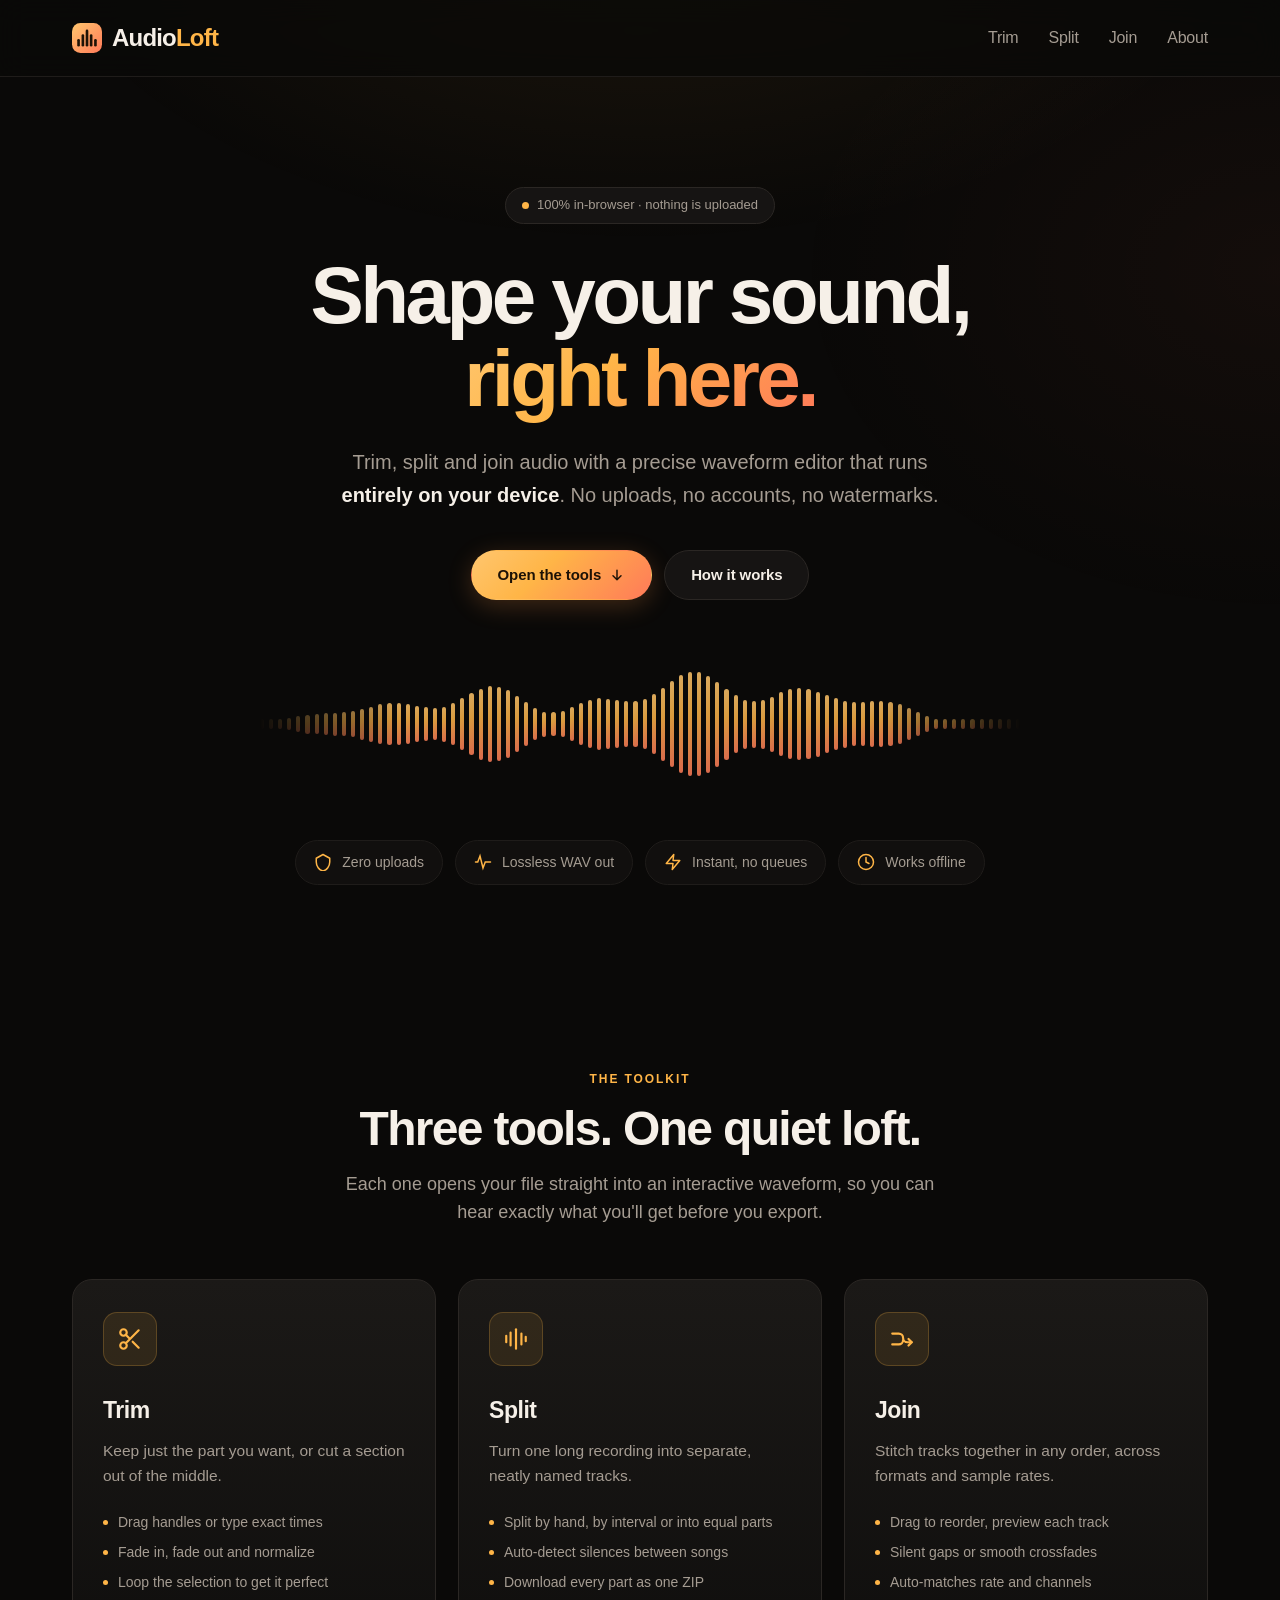
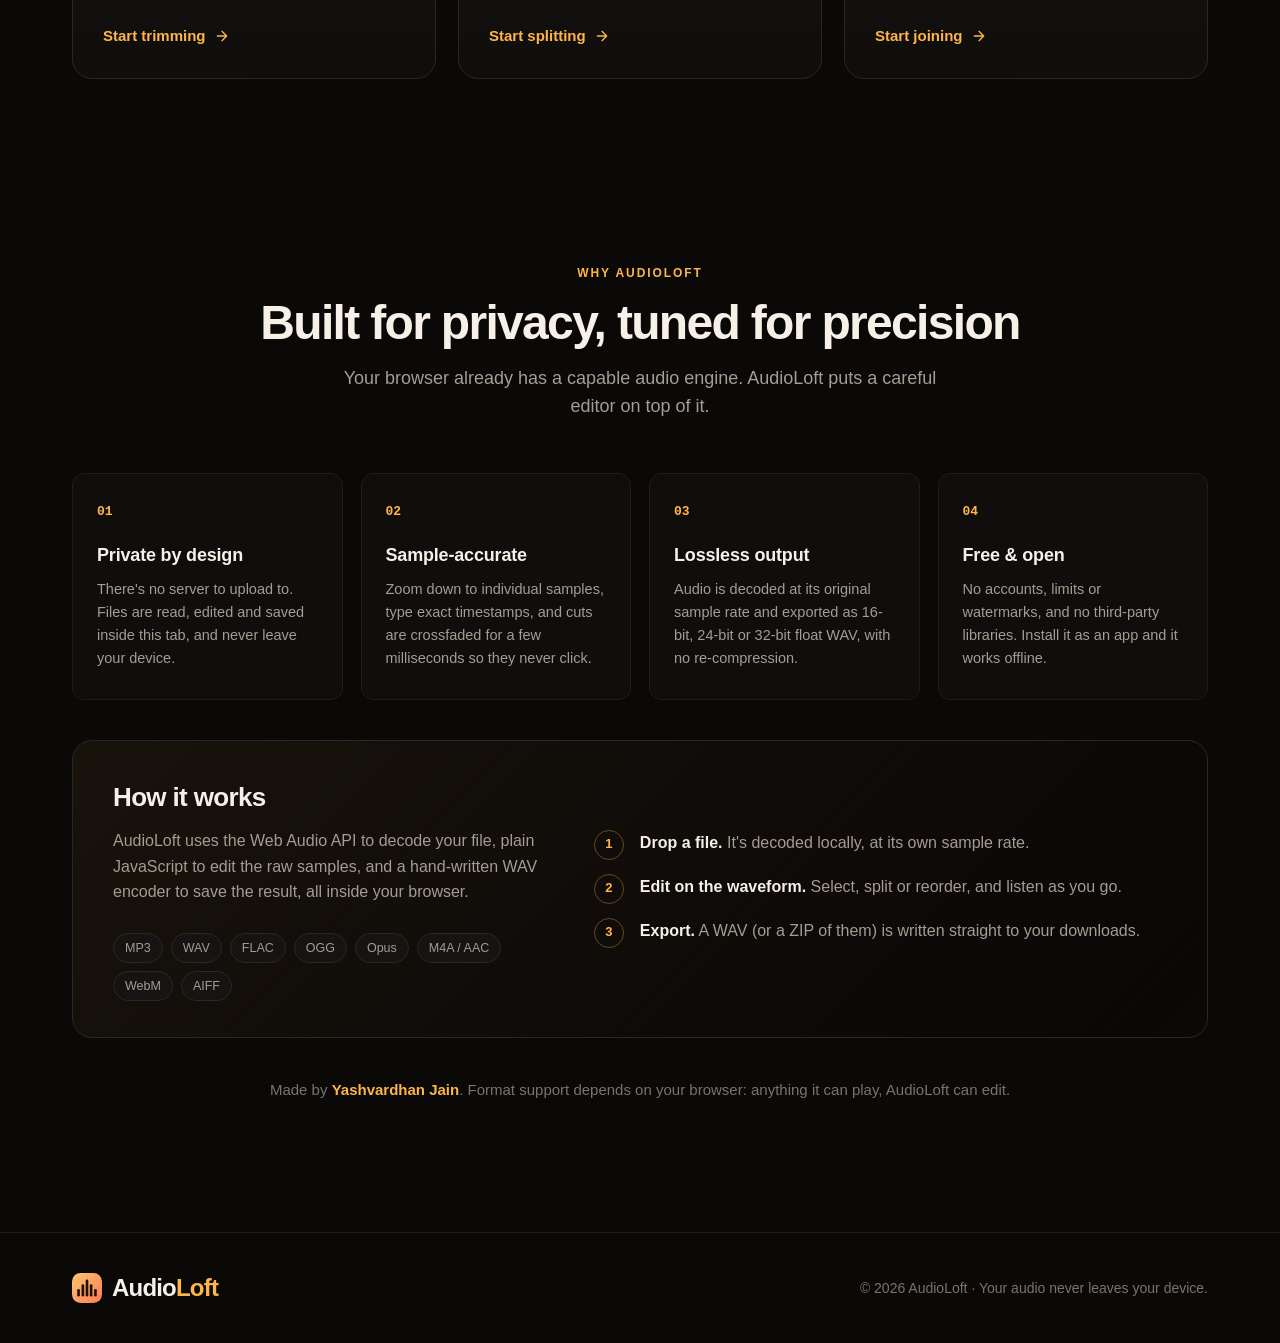
==== index.html @ 72fdf52f "Developed website" ====
<!DOCTYPE html>
<html lang="en">
<head>
    <meta charset="UTF-8">
    <meta name="viewport" content="width=device-width, initial-scale=1.0">
    <meta http-equiv="Content-Security-Policy" content="default-src 'self'; script-src 'self'; style-src 'self'; img-src 'self' data: blob:; media-src 'self' blob:; connect-src 'self'; font-src 'self'; worker-src 'self'; manifest-src 'self'; object-src 'none'; base-uri 'self'; form-action 'none'">
    <title>AudioLoft — Trim, Split &amp; Join Audio in Your Browser</title>
    <meta name="description" content="Free, private audio tools: trim, split and join MP3, WAV, FLAC, OGG and more right in your browser. No uploads, no sign-up, works offline.">
    <meta name="theme-color" content="#0a0908">
    <meta property="og:type" content="website">
    <meta property="og:site_name" content="AudioLoft">
    <meta property="og:title" content="AudioLoft — Trim, Split & Join Audio in Your Browser">
    <meta property="og:description" content="Private audio tools that run entirely on your device. No uploads, no sign-up.">
    <link rel="manifest" href="manifest.webmanifest">
    <link rel="icon" href="icons/icon.svg" type="image/svg+xml">
    <link rel="apple-touch-icon" href="icons/apple-touch-icon.png">
    <link rel="stylesheet" href="css/style.css">
</head>
<body>
    <a class="skip-link" href="#mainContent">Skip to main content</a>
    <div class="ambient" aria-hidden="true"></div>

    <svg class="sprite" aria-hidden="true" focusable="false">
        <symbol id="mark" viewBox="0 0 32 32">
            <linearGradient id="markGradient" x1="0" y1="0" x2="1" y2="1">
                <stop offset="0" stop-color="#ffc66e"/>
                <stop offset="1" stop-color="#ff7a59"/>
            </linearGradient>
            <rect width="32" height="32" rx="9" fill="url(#markGradient)"/>
            <g fill="#1d1206">
                <rect x="5.6" y="17" width="2.8" height="8" rx="1.4"/>
                <rect x="10.2" y="12" width="2.8" height="13" rx="1.4"/>
                <rect x="14.6" y="7" width="2.8" height="18" rx="1.4"/>
                <rect x="19" y="12" width="2.8" height="13" rx="1.4"/>
                <rect x="23.6" y="17" width="2.8" height="8" rx="1.4"/>
            </g>
        </symbol>
    </svg>

    <header>
        <nav class="container" aria-label="Main">
            <a href="./" class="logo-link" aria-label="AudioLoft home">
                <svg class="logo-mark" aria-hidden="true"><use href="#mark"/></svg>
                <span class="logo-text">Audio<span class="accent">Loft</span></span>
            </a>
            <ul class="nav-links">
                <li><a href="trim.html">Trim</a></li>
                <li><a href="split.html">Split</a></li>
                <li><a href="join.html">Join</a></li>
                <li class="nav-extra"><a href="#about">About</a></li>
            </ul>
        </nav>
    </header>

    <main id="mainContent" tabindex="-1">
        <section class="hero" id="hero">
            <div class="container">
                <div class="hero-content">
                    <div class="hero-badge">
                        <span class="badge-dot" aria-hidden="true"></span>
                        <span>100% in-browser · nothing is uploaded</span>
                    </div>
                    <h1 class="hero-title">Shape your sound,<br><span class="highlight">right here.</span></h1>
                    <p class="hero-subtitle">
                        Trim, split and join audio with a precise waveform editor that runs
                        <strong>entirely on your device</strong>. No uploads, no accounts, no watermarks.
                    </p>
                    <div class="hero-actions">
                        <a class="btn btn-primary" href="#tools">
                            Open the tools
                            <svg aria-hidden="true" width="16" height="16" viewBox="0 0 24 24" fill="none" stroke="currentColor" stroke-width="2.2" stroke-linecap="round" stroke-linejoin="round"><path d="M12 5v14m0 0l-6-6m6 6l6-6"/></svg>
                        </a>
                        <a class="btn" href="#about">How it works</a>
                    </div>

                    <div class="hero-wave" id="heroWave" aria-hidden="true"></div>

                    <ul class="feature-row" aria-label="Highlights">
                        <li class="feature-item">
                            <svg aria-hidden="true" width="18" height="18" viewBox="0 0 24 24" fill="none" stroke="currentColor" stroke-width="2" stroke-linejoin="round"><path d="M12 2L3 7v5c0 5.55 3.84 10.74 9 12 5.16-1.26 9-6.45 9-12V7l-9-5z"/></svg>
                            Zero uploads
                        </li>
                        <li class="feature-item">
                            <svg aria-hidden="true" width="18" height="18" viewBox="0 0 24 24" fill="none" stroke="currentColor" stroke-width="2" stroke-linecap="round"><path d="M2 12h3l3-8 4 16 3-8h7"/></svg>
                            Lossless WAV out
                        </li>
                        <li class="feature-item">
                            <svg aria-hidden="true" width="18" height="18" viewBox="0 0 24 24" fill="none" stroke="currentColor" stroke-width="2" stroke-linejoin="round"><path d="M13 2L3 14h9l-1 8 10-12h-9l1-8z"/></svg>
                            Instant, no queues
                        </li>
                        <li class="feature-item">
                            <svg aria-hidden="true" width="18" height="18" viewBox="0 0 24 24" fill="none" stroke="currentColor" stroke-width="2" stroke-linecap="round"><circle cx="12" cy="12" r="10"/><path d="M12 6v6l4 2"/></svg>
                            Works offline
                        </li>
                    </ul>
                </div>
            </div>
        </section>

        <section class="section" id="tools" aria-labelledby="toolsTitle">
            <div class="container">
                <div class="section-header">
                    <span class="eyebrow">The toolkit</span>
                    <h2 class="section-title" id="toolsTitle">Three tools. One quiet loft.</h2>
                    <p class="section-description">Each one opens your file straight into an interactive waveform, so you can hear exactly what you'll get before you export.</p>
                </div>

                <div class="tools-grid">
                    <a class="tool-card" href="trim.html">
                        <div class="tool-icon" aria-hidden="true">
                            <svg width="26" height="26" viewBox="0 0 24 24" fill="none" stroke="currentColor" stroke-width="2" stroke-linecap="round" stroke-linejoin="round"><circle cx="6" cy="6" r="3"/><circle cx="6" cy="18" r="3"/><path d="M20 4L8.12 15.88M14.47 14.48L20 20M8.12 8.12L12 12"/></svg>
                        </div>
                        <h3>Trim</h3>
                        <p>Keep just the part you want, or cut a section out of the middle.</p>
                        <ul>
                            <li>Drag handles or type exact times</li>
                            <li>Fade in, fade out and normalize</li>
                            <li>Loop the selection to get it perfect</li>
                        </ul>
                        <span class="tool-link">Start trimming
                            <svg aria-hidden="true" width="16" height="16" viewBox="0 0 24 24" fill="none" stroke="currentColor" stroke-width="2" stroke-linecap="round" stroke-linejoin="round"><path d="M5 12h14m-7-7l7 7-7 7"/></svg>
                        </span>
                    </a>

                    <a class="tool-card" href="split.html">
                        <div class="tool-icon" aria-hidden="true">
                            <svg width="26" height="26" viewBox="0 0 24 24" fill="none" stroke="currentColor" stroke-width="2" stroke-linecap="round" stroke-linejoin="round"><path d="M12 3v18"/><path d="M3 9v6M7 6v12M17 7v10M21 10v4"/></svg>
                        </div>
                        <h3>Split</h3>
                        <p>Turn one long recording into separate, neatly named tracks.</p>
                        <ul>
                            <li>Split by hand, by interval or into equal parts</li>
                            <li>Auto-detect silences between songs</li>
                            <li>Download every part as one ZIP</li>
                        </ul>
                        <span class="tool-link">Start splitting
                            <svg aria-hidden="true" width="16" height="16" viewBox="0 0 24 24" fill="none" stroke="currentColor" stroke-width="2" stroke-linecap="round" stroke-linejoin="round"><path d="M5 12h14m-7-7l7 7-7 7"/></svg>
                        </span>
                    </a>

                    <a class="tool-card" href="join.html">
                        <div class="tool-icon" aria-hidden="true">
                            <svg width="26" height="26" viewBox="0 0 24 24" fill="none" stroke="currentColor" stroke-width="2" stroke-linecap="round" stroke-linejoin="round"><path d="M3 7h6a4 4 0 014 4v0a4 4 0 004 4h4M3 17h6a4 4 0 004-4"/><path d="M18 12l3 3-3 3"/></svg>
                        </div>
                        <h3>Join</h3>
                        <p>Stitch tracks together in any order, across formats and sample rates.</p>
                        <ul>
                            <li>Drag to reorder, preview each track</li>
                            <li>Silent gaps or smooth crossfades</li>
                            <li>Auto-matches rate and channels</li>
                        </ul>
                        <span class="tool-link">Start joining
                            <svg aria-hidden="true" width="16" height="16" viewBox="0 0 24 24" fill="none" stroke="currentColor" stroke-width="2" stroke-linecap="round" stroke-linejoin="round"><path d="M5 12h14m-7-7l7 7-7 7"/></svg>
                        </span>
                    </a>
                </div>
            </div>
        </section>

        <section class="section" id="about" aria-labelledby="aboutTitle">
            <div class="container">
                <div class="section-header">
                    <span class="eyebrow">Why AudioLoft</span>
                    <h2 class="section-title" id="aboutTitle">Built for privacy, tuned for precision</h2>
                    <p class="section-description">Your browser already has a capable audio engine. AudioLoft puts a careful editor on top of it.</p>
                </div>

                <div class="about-grid">
                    <div class="about-card">
                        <div class="about-number">01</div>
                        <h3>Private by design</h3>
                        <p>There's no server to upload to. Files are read, edited and saved inside this tab, and never leave your device.</p>
                    </div>
                    <div class="about-card">
                        <div class="about-number">02</div>
                        <h3>Sample-accurate</h3>
                        <p>Zoom down to individual samples, type exact timestamps, and cuts are crossfaded for a few milliseconds so they never click.</p>
                    </div>
                    <div class="about-card">
                        <div class="about-number">03</div>
                        <h3>Lossless output</h3>
                        <p>Audio is decoded at its original sample rate and exported as 16-bit, 24-bit or 32-bit float WAV, with no re-compression.</p>
                    </div>
                    <div class="about-card">
                        <div class="about-number">04</div>
                        <h3>Free &amp; open</h3>
                        <p>No accounts, limits or watermarks, and no third-party libraries. Install it as an app and it works offline.</p>
                    </div>
                </div>

                <div class="how-panel">
                    <div>
                        <h3>How it works</h3>
                        <p>AudioLoft uses the Web Audio API to decode your file, plain JavaScript to edit the raw samples, and a hand-written WAV encoder to save the result, all inside your browser.</p>
                        <div class="formats" aria-label="Supported input formats">
                            <span class="chip">MP3</span>
                            <span class="chip">WAV</span>
                            <span class="chip">FLAC</span>
                            <span class="chip">OGG</span>
                            <span class="chip">Opus</span>
                            <span class="chip">M4A / AAC</span>
                            <span class="chip">WebM</span>
                            <span class="chip">AIFF</span>
                        </div>
                    </div>
                    <ol class="steps">
                        <li><span><strong>Drop a file.</strong> It's decoded locally, at its own sample rate.</span></li>
                        <li><span><strong>Edit on the waveform.</strong> Select, split or reorder, and listen as you go.</span></li>
                        <li><span><strong>Export.</strong> A WAV (or a ZIP of them) is written straight to your downloads.</span></li>
                    </ol>
                </div>

                <p class="developer-note">
                    Made by <a href="https://iamyvj.github.io/" target="_blank" rel="noopener noreferrer">Yashvardhan Jain</a>.
                    Format support depends on your browser: anything it can play, AudioLoft can edit.
                </p>
            </div>
        </section>
    </main>

    <footer>
        <div class="container">
            <div class="footer-content">
                <a href="./" class="logo-link" aria-label="AudioLoft home">
                    <svg class="logo-mark" aria-hidden="true"><use href="#mark"/></svg>
                    <span class="logo-text">Audio<span class="accent">Loft</span></span>
                </a>
                <p class="footer-info">&copy; 2026 AudioLoft · Your audio never leaves your device.</p>
            </div>
        </div>
    </footer>

    <script src="js/home.js"></script>
    <script src="js/sw-register.js"></script>
</body>
</html>
---- css/style.css ----
/* ==========================================================================
   AudioLoft — shared styles
   Landing page, tool pages and the waveform editor all draw from the tokens
   below. Dark only, like the rest of the toolkit family.
   ========================================================================== */

*,
*::before,
*::after {
    margin: 0;
    padding: 0;
    box-sizing: border-box;
}

:root {
    color-scheme: dark;

    --bg-primary: #0a0908;
    --bg-secondary: #0f0e0d;
    --bg-tertiary: #161413;
    --bg-card: #1b1917;
    --bg-input: #121110;

    --accent-primary: #ffb547;
    --accent-secondary: #ff7a59;
    --accent-glow: rgba(255, 181, 71, 0.14);
    --accent-gradient: linear-gradient(135deg, #ffc66e 0%, #ffb547 40%, #ff7a59 100%);

    --text-primary: #f6f0e8;
    --text-secondary: #a59c92;
    --text-muted: #7b736b;

    --border-color: #2b2724;
    --border-subtle: #1f1c1a;

    --success: #6fdc9b;
    --danger: #ff6b6b;

    --radius-sm: 8px;
    --radius-md: 12px;
    --radius-lg: 20px;

    --shadow-md: 0 4px 16px rgba(0, 0, 0, 0.3);
    --shadow-lg: 0 18px 50px rgba(0, 0, 0, 0.45);

    --font-sans: 'Inter', ui-sans-serif, -apple-system, BlinkMacSystemFont, 'Segoe UI', Roboto, 'Helvetica Neue', sans-serif;
    --font-mono: ui-monospace, 'SF Mono', 'Cascadia Code', 'JetBrains Mono', Consolas, monospace;
}

html {
    scroll-behavior: smooth;
}

body {
    font-family: var(--font-sans);
    background-color: var(--bg-primary);
    color: var(--text-primary);
    line-height: 1.6;
    overflow-x: hidden;
    -webkit-font-smoothing: antialiased;
    -moz-osx-font-smoothing: grayscale;
    min-height: 100vh;
    display: flex;
    flex-direction: column;
}

main {
    flex: 1;
    outline: none;
}

a {
    color: inherit;
}

button,
input,
select {
    font: inherit;
    color: inherit;
}

[hidden] {
    display: none !important;
}

:focus-visible {
    outline: 2px solid var(--accent-primary);
    outline-offset: 3px;
    border-radius: 4px;
}

.sr-only {
    position: absolute;
    width: 1px;
    height: 1px;
    padding: 0;
    margin: -1px;
    overflow: hidden;
    clip: rect(0, 0, 0, 0);
    white-space: nowrap;
    border: 0;
}

.skip-link {
    position: absolute;
    left: 16px;
    top: -60px;
    z-index: 1000;
    padding: 10px 16px;
    border-radius: var(--radius-sm);
    background: var(--accent-primary);
    color: #1a1208;
    font-weight: 600;
    text-decoration: none;
    transition: top 0.2s ease;
}

.skip-link:focus {
    top: 16px;
}

.container {
    max-width: 1200px;
    margin: 0 auto;
    padding: 0 32px;
}

/* Soft warm glow behind every page, fixed so it never scrolls away. */
.ambient {
    position: fixed;
    inset: 0;
    z-index: -1;
    pointer-events: none;
    background:
        radial-gradient(900px 520px at 50% -120px, rgba(255, 181, 71, 0.09), transparent 70%),
        radial-gradient(700px 500px at 100% 30%, rgba(255, 122, 89, 0.045), transparent 70%);
}

/* ---------- Header ---------- */

header {
    background-color: rgba(10, 9, 8, 0.78);
    backdrop-filter: blur(14px) saturate(170%);
    -webkit-backdrop-filter: blur(14px) saturate(170%);
    border-bottom: 1px solid var(--border-subtle);
    position: sticky;
    top: 0;
    z-index: 100;
}

nav {
    display: flex;
    justify-content: space-between;
    align-items: center;
    gap: 24px;
    min-height: 76px;
}

.logo-link {
    display: inline-flex;
    align-items: center;
    gap: 10px;
    text-decoration: none;
    transition: opacity 0.25s ease;
}

.logo-link:hover {
    opacity: 0.85;
}

.logo-mark {
    width: 30px;
    height: 30px;
    flex: none;
}

.logo-text {
    font-size: 24px;
    font-weight: 800;
    letter-spacing: -0.8px;
    color: var(--text-primary);
}

.accent {
    color: var(--accent-primary);
}

.nav-links {
    display: flex;
    list-style: none;
    gap: 30px;
    align-items: center;
}

.nav-links a {
    color: var(--text-secondary);
    text-decoration: none;
    font-weight: 500;
    font-size: 16px;
    letter-spacing: -0.2px;
    position: relative;
    padding: 6px 0;
    white-space: nowrap;
    transition: color 0.25s ease;
}

.nav-links a::after {
    content: '';
    position: absolute;
    left: 0;
    right: 0;
    bottom: 0;
    height: 2px;
    border-radius: 2px;
    background: var(--accent-gradient);
    transform: scaleX(0);
    transform-origin: left;
    transition: transform 0.3s ease;
}

.nav-links a:hover,
.nav-links a[aria-current="page"] {
    color: var(--text-primary);
}

.nav-links a:hover::after,
.nav-links a[aria-current="page"]::after {
    transform: scaleX(1);
}

/* ---------- Buttons ---------- */

.btn {
    display: inline-flex;
    align-items: center;
    justify-content: center;
    gap: 8px;
    min-height: 42px;
    padding: 10px 18px;
    border-radius: 999px;
    border: 1px solid var(--border-color);
    background: var(--bg-tertiary);
    color: var(--text-primary);
    font-size: 14px;
    font-weight: 600;
    letter-spacing: -0.1px;
    text-decoration: none;
    cursor: pointer;
    white-space: nowrap;
    transition: background 0.2s ease, border-color 0.2s ease, transform 0.15s ease, box-shadow 0.2s ease, opacity 0.2s ease;
}

.btn:hover {
    border-color: #3d3833;
    background: #1f1c1a;
}

.btn:active {
    transform: translateY(1px);
}

.btn:disabled {
    opacity: 0.45;
    cursor: not-allowed;
    transform: none;
}

.btn svg {
    flex: none;
}

.btn-primary {
    background: var(--accent-gradient);
    border-color: transparent;
    color: #1d1206;
    box-shadow: 0 6px 24px rgba(255, 150, 70, 0.22);
}

.btn-primary:hover {
    background: var(--accent-gradient);
    border-color: transparent;
    box-shadow: 0 8px 30px rgba(255, 150, 70, 0.34);
}

.btn-ghost {
    background: transparent;
}

.btn-sm {
    min-height: 34px;
    padding: 6px 14px;
    font-size: 13px;
}

.btn-icon {
    width: 40px;
    min-height: 40px;
    padding: 0;
}

.btn-icon.btn-sm {
    width: 34px;
    min-height: 34px;
}

.btn-play {
    width: 52px;
    height: 52px;
    min-height: 52px;
    padding: 0;
}

.btn[aria-pressed="true"] {
    border-color: rgba(255, 181, 71, 0.55);
    color: var(--accent-primary);
    background: rgba(255, 181, 71, 0.08);
}

.btn-danger:hover {
    border-color: rgba(255, 107, 107, 0.5);
    color: var(--danger);
}

/* ---------- Landing: hero ---------- */

.hero {
    position: relative;
    padding: 110px 0 90px;
    text-align: center;
    overflow: hidden;
}

.hero-content {
    position: relative;
    max-width: 860px;
    margin: 0 auto;
}

.hero-badge {
    display: inline-flex;
    align-items: center;
    gap: 8px;
    padding: 7px 16px;
    background-color: var(--bg-tertiary);
    border: 1px solid var(--border-color);
    border-radius: 999px;
    font-size: 13px;
    font-weight: 500;
    color: var(--text-secondary);
    margin-bottom: 30px;
}

.badge-dot {
    width: 7px;
    height: 7px;
    border-radius: 50%;
    background: var(--accent-primary);
    box-shadow: 0 0 0 0 rgba(255, 181, 71, 0.6);
    animation: pulse 2.4s ease-out infinite;
}

@keyframes pulse {
    0% { box-shadow: 0 0 0 0 rgba(255, 181, 71, 0.55); }
    70% { box-shadow: 0 0 0 9px rgba(255, 181, 71, 0); }
    100% { box-shadow: 0 0 0 0 rgba(255, 181, 71, 0); }
}

.hero-title {
    font-size: clamp(44px, 7vw, 80px);
    font-weight: 800;
    line-height: 1.04;
    letter-spacing: -0.045em;
    margin-bottom: 26px;
}

.highlight {
    background: var(--accent-gradient);
    -webkit-background-clip: text;
    background-clip: text;
    color: transparent;
}

.hero-subtitle {
    font-size: clamp(17px, 2vw, 20px);
    color: var(--text-secondary);
    max-width: 640px;
    margin: 0 auto 38px;
    line-height: 1.65;
}

.hero-subtitle strong {
    color: var(--text-primary);
    font-weight: 600;
}

.hero-actions {
    display: flex;
    gap: 12px;
    justify-content: center;
    flex-wrap: wrap;
    margin-bottom: 64px;
}

.hero-actions .btn {
    min-height: 50px;
    padding: 12px 26px;
    font-size: 15px;
}

/* Decorative animated waveform under the hero copy. */
.hero-wave {
    display: flex;
    align-items: center;
    justify-content: center;
    gap: 5px;
    height: 120px;
    max-width: 760px;
    margin: 0 auto;
    -webkit-mask-image: linear-gradient(90deg, transparent, #000 18%, #000 82%, transparent);
    mask-image: linear-gradient(90deg, transparent, #000 18%, #000 82%, transparent);
}

.hero-wave span {
    flex: 1;
    max-width: 6px;
    min-width: 3px;
    height: var(--h, 40%);
    border-radius: 3px;
    background: var(--accent-gradient);
    opacity: 0.85;
    transform-origin: center;
    animation: bar 1.8s ease-in-out infinite;
    animation-delay: var(--d, 0s);
}

@keyframes bar {
    0%, 100% { transform: scaleY(0.55); }
    50% { transform: scaleY(1); }
}

.feature-row {
    list-style: none;
    display: flex;
    flex-wrap: wrap;
    gap: 12px;
    justify-content: center;
    margin-top: 56px;
}

.feature-item {
    display: inline-flex;
    align-items: center;
    gap: 10px;
    padding: 10px 18px;
    border: 1px solid var(--border-subtle);
    border-radius: 999px;
    background: rgba(22, 20, 19, 0.6);
    color: var(--text-secondary);
    font-size: 14px;
    font-weight: 500;
}

.feature-item svg {
    color: var(--accent-primary);
}

/* ---------- Landing: sections ---------- */

.section {
    padding: 90px 0;
}

.section-header {
    text-align: center;
    margin-bottom: 52px;
}

.eyebrow {
    display: inline-block;
    font-size: 12px;
    font-weight: 700;
    letter-spacing: 0.16em;
    text-transform: uppercase;
    color: var(--accent-primary);
    margin-bottom: 14px;
}

.section-title {
    font-size: clamp(32px, 4.4vw, 48px);
    font-weight: 800;
    letter-spacing: -0.035em;
    line-height: 1.1;
    margin-bottom: 14px;
}

.section-description {
    font-size: 18px;
    color: var(--text-secondary);
    max-width: 620px;
    margin: 0 auto;
}

.tools-grid {
    display: grid;
    grid-template-columns: repeat(3, 1fr);
    gap: 22px;
}

.tool-card {
    position: relative;
    display: flex;
    flex-direction: column;
    padding: 32px 30px 30px;
    border: 1px solid var(--border-color);
    border-radius: var(--radius-lg);
    background: linear-gradient(180deg, var(--bg-card), var(--bg-secondary));
    text-decoration: none;
    overflow: hidden;
    transition: transform 0.3s ease, border-color 0.3s ease, box-shadow 0.3s ease;
}

.tool-card::before {
    content: '';
    position: absolute;
    inset: 0 0 auto 0;
    height: 1px;
    background: var(--accent-gradient);
    opacity: 0;
    transition: opacity 0.3s ease;
}

.tool-card:hover {
    transform: translateY(-4px);
    border-color: #3a342f;
    box-shadow: var(--shadow-lg), 0 0 60px rgba(255, 181, 71, 0.06);
}

.tool-card:hover::before {
    opacity: 1;
}

.tool-icon {
    display: grid;
    place-items: center;
    width: 54px;
    height: 54px;
    border-radius: 14px;
    margin-bottom: 26px;
    background: rgba(255, 181, 71, 0.1);
    border: 1px solid rgba(255, 181, 71, 0.22);
    color: var(--accent-primary);
}

.tool-card h3 {
    font-size: 23px;
    font-weight: 700;
    letter-spacing: -0.02em;
    margin-bottom: 10px;
}

.tool-card p {
    color: var(--text-secondary);
    font-size: 15.5px;
    margin-bottom: 22px;
}

.tool-card ul {
    list-style: none;
    display: grid;
    gap: 8px;
    margin-bottom: 30px;
    color: var(--text-secondary);
    font-size: 14px;
}

.tool-card li {
    display: flex;
    gap: 10px;
    align-items: baseline;
}

.tool-card li::before {
    content: '';
    width: 5px;
    height: 5px;
    flex: none;
    border-radius: 50%;
    background: var(--accent-primary);
    transform: translateY(-2px);
}

.tool-link {
    margin-top: auto;
    display: inline-flex;
    align-items: center;
    gap: 8px;
    font-weight: 600;
    font-size: 15px;
    color: var(--accent-primary);
}

.tool-link svg {
    transition: transform 0.25s ease;
}

.tool-card:hover .tool-link svg {
    transform: translateX(4px);
}

.about-grid {
    display: grid;
    grid-template-columns: repeat(4, 1fr);
    gap: 18px;
}

.about-card {
    padding: 28px 24px;
    border: 1px solid var(--border-subtle);
    border-radius: var(--radius-md);
    background: var(--bg-secondary);
}

.about-number {
    font-family: var(--font-mono);
    font-size: 13px;
    font-weight: 600;
    color: var(--accent-primary);
    margin-bottom: 18px;
}

.about-card h3 {
    font-size: 18px;
    font-weight: 700;
    letter-spacing: -0.01em;
    margin-bottom: 8px;
}

.about-card p {
    font-size: 14.5px;
    color: var(--text-secondary);
}

.how-panel {
    margin-top: 40px;
    padding: 36px 40px;
    border: 1px solid var(--border-color);
    border-radius: var(--radius-lg);
    background: linear-gradient(135deg, rgba(255, 181, 71, 0.06), rgba(255, 122, 89, 0.02) 60%, transparent);
    display: grid;
    grid-template-columns: 1fr 1.3fr;
    gap: 40px;
    align-items: center;
}

.how-panel h3 {
    font-size: 26px;
    font-weight: 800;
    letter-spacing: -0.025em;
    margin-bottom: 10px;
}

.how-panel p {
    color: var(--text-secondary);
}

.steps {
    list-style: none;
    display: grid;
    gap: 14px;
    counter-reset: step;
}

.steps li {
    counter-increment: step;
    display: flex;
    gap: 16px;
    align-items: flex-start;
    color: var(--text-secondary);
}

.steps li::before {
    content: counter(step);
    display: grid;
    place-items: center;
    width: 30px;
    height: 30px;
    flex: none;
    border-radius: 50%;
    border: 1px solid rgba(255, 181, 71, 0.35);
    color: var(--accent-primary);
    font-weight: 700;
    font-size: 13px;
}

.steps strong {
    color: var(--text-primary);
    font-weight: 600;
}

.formats {
    margin-top: 28px;
    display: flex;
    flex-wrap: wrap;
    gap: 8px;
}

.chip {
    display: inline-flex;
    align-items: center;
    gap: 6px;
    padding: 4px 11px;
    border-radius: 999px;
    border: 1px solid var(--border-color);
    background: var(--bg-tertiary);
    color: var(--text-secondary);
    font-size: 12.5px;
    font-weight: 500;
    font-variant-numeric: tabular-nums;
}

.developer-note {
    margin-top: 40px;
    text-align: center;
    color: var(--text-muted);
    font-size: 15px;
}

.developer-note a {
    color: var(--accent-primary);
    text-decoration: none;
    font-weight: 600;
}

.developer-note a:hover {
    text-decoration: underline;
}

/* ---------- Footer ---------- */

footer {
    border-top: 1px solid var(--border-subtle);
    padding: 36px 0;
    margin-top: 40px;
}

.footer-content {
    display: flex;
    justify-content: space-between;
    align-items: center;
    gap: 20px;
    flex-wrap: wrap;
}

.footer-tagline,
.footer-info {
    color: var(--text-muted);
    font-size: 14px;
}

.footer-info {
    text-align: right;
}

.footer-info a {
    color: var(--text-secondary);
}

/* ==========================================================================
   Tool pages
   ========================================================================== */

.tool-page {
    padding: 48px 0 40px;
}

.back-link {
    display: inline-flex;
    align-items: center;
    gap: 6px;
    color: var(--text-muted);
    font-size: 14px;
    font-weight: 500;
    text-decoration: none;
    margin-bottom: 18px;
    transition: color 0.2s ease;
}

.back-link:hover {
    color: var(--text-primary);
}

.tool-intro {
    display: flex;
    justify-content: space-between;
    align-items: flex-end;
    gap: 24px;
    flex-wrap: wrap;
    margin-bottom: 30px;
}

.tool-intro h1 {
    font-size: clamp(34px, 4.6vw, 50px);
    font-weight: 800;
    letter-spacing: -0.04em;
    line-height: 1.05;
    margin-bottom: 10px;
}

.tool-intro p {
    color: var(--text-secondary);
    font-size: 17px;
    max-width: 600px;
}

.privacy-pill {
    display: inline-flex;
    align-items: center;
    gap: 8px;
    padding: 8px 14px;
    border-radius: 999px;
    border: 1px solid rgba(111, 220, 155, 0.25);
    background: rgba(111, 220, 155, 0.06);
    color: var(--success);
    font-size: 13px;
    font-weight: 600;
}

.panel {
    border: 1px solid var(--border-color);
    border-radius: var(--radius-lg);
    background: linear-gradient(180deg, var(--bg-card), var(--bg-secondary));
    box-shadow: var(--shadow-md);
}

.panel + .panel {
    margin-top: 20px;
}

/* Drop zone */

.dropzone {
    position: relative;
    display: flex;
    flex-direction: column;
    align-items: center;
    justify-content: center;
    gap: 6px;
    min-height: 320px;
    padding: 48px 24px;
    margin: 10px;
    border: 1.5px dashed #3a3530;
    border-radius: 16px;
    text-align: center;
    cursor: pointer;
    transition: border-color 0.2s ease, background 0.2s ease;
}

.dropzone:hover,
.dropzone.is-dragover {
    border-color: var(--accent-primary);
    background: rgba(255, 181, 71, 0.04);
}

.dropzone:focus-within {
    border-color: var(--accent-primary);
}

.dropzone input[type="file"] {
    position: absolute;
    width: 1px;
    height: 1px;
    opacity: 0;
    pointer-events: none;
}

.drop-icon {
    display: grid;
    place-items: center;
    width: 72px;
    height: 72px;
    border-radius: 20px;
    margin-bottom: 18px;
    background: rgba(255, 181, 71, 0.1);
    border: 1px solid rgba(255, 181, 71, 0.25);
    color: var(--accent-primary);
    transition: transform 0.3s ease;
}

.dropzone:hover .drop-icon,
.dropzone.is-dragover .drop-icon {
    transform: translateY(-4px);
}

.drop-title {
    font-size: 21px;
    font-weight: 700;
    letter-spacing: -0.02em;
}

.drop-title .accent {
    text-decoration: underline;
    text-decoration-thickness: 1.5px;
    text-underline-offset: 4px;
}

.drop-hint {
    color: var(--text-muted);
    font-size: 14px;
}

.drop-demo {
    margin-top: 18px;
}

.link-button {
    background: none;
    border: none;
    color: var(--text-secondary);
    font-size: 14px;
    font-weight: 500;
    cursor: pointer;
    text-decoration: underline;
    text-underline-offset: 3px;
    text-decoration-color: #4a443e;
    padding: 4px 6px;
}

.link-button:hover {
    color: var(--accent-primary);
    text-decoration-color: currentColor;
}

/* Loading */

.loading {
    display: flex;
    flex-direction: column;
    align-items: center;
    justify-content: center;
    gap: 16px;
    min-height: 320px;
    color: var(--text-secondary);
}

.spinner {
    width: 36px;
    height: 36px;
    border-radius: 50%;
    border: 3px solid var(--border-color);
    border-top-color: var(--accent-primary);
    animation: spin 0.8s linear infinite;
}

@keyframes spin {
    to { transform: rotate(360deg); }
}

/* Editor */

.editor {
    padding: 22px;
}

.file-bar {
    display: flex;
    align-items: center;
    justify-content: space-between;
    gap: 16px;
    flex-wrap: wrap;
    margin-bottom: 18px;
}

.file-name {
    display: flex;
    align-items: center;
    gap: 12px;
    min-width: 0;
}

.file-name h2 {
    font-size: 18px;
    font-weight: 700;
    letter-spacing: -0.015em;
    overflow: hidden;
    text-overflow: ellipsis;
    white-space: nowrap;
    max-width: 52vw;
}

.file-badge {
    display: grid;
    place-items: center;
    width: 40px;
    height: 40px;
    flex: none;
    border-radius: 12px;
    background: rgba(255, 181, 71, 0.1);
    color: var(--accent-primary);
}

.file-meta {
    display: flex;
    flex-wrap: wrap;
    gap: 6px;
    margin-top: 4px;
}

.file-meta .chip {
    padding: 2px 9px;
    font-size: 12px;
}

/* Waveform */

.waveform {
    position: relative;
    border: 1px solid var(--border-subtle);
    border-radius: var(--radius-md);
    background: #0d0c0b;
    overflow: hidden;
    touch-action: pan-y;
    user-select: none;
    -webkit-user-select: none;
}

.waveform canvas {
    display: block;
    width: 100%;
    cursor: crosshair;
}

.waveform.is-grabbing canvas {
    cursor: grabbing;
}

.waveform.is-resize canvas {
    cursor: ew-resize;
}

.waveform-scroll {
    display: block;
    width: 100%;
    margin: 0;
    height: 14px;
    -webkit-appearance: none;
    appearance: none;
    background: #121110;
    border-top: 1px solid var(--border-subtle);
}

.waveform-scroll::-webkit-slider-runnable-track {
    height: 14px;
    background: transparent;
}

.waveform-scroll::-webkit-slider-thumb {
    -webkit-appearance: none;
    appearance: none;
    width: var(--thumb, 60px);
    height: 10px;
    margin-top: 2px;
    border-radius: 5px;
    background: #4a433c;
}

.waveform-scroll::-moz-range-thumb {
    width: var(--thumb, 60px);
    height: 10px;
    border: none;
    border-radius: 5px;
    background: #4a433c;
}

.waveform-scroll::-moz-range-track {
    background: transparent;
}

.wave-hint {
    margin-top: 10px;
    color: var(--text-muted);
    font-size: 13px;
}

.wave-hint kbd,
.shortcuts kbd {
    font-family: var(--font-mono);
    font-size: 11.5px;
    padding: 1px 6px;
    border-radius: 5px;
    border: 1px solid var(--border-color);
    background: var(--bg-tertiary);
    color: var(--text-secondary);
}

/* Transport */

.transport {
    display: flex;
    align-items: center;
    justify-content: space-between;
    gap: 16px;
    flex-wrap: wrap;
    margin-top: 16px;
}

.transport-group {
    display: flex;
    align-items: center;
    gap: 8px;
    flex-wrap: wrap;
}

.time-display {
    font-family: var(--font-mono);
    font-variant-numeric: tabular-nums;
    font-size: 15px;
    color: var(--text-secondary);
    padding: 0 6px;
    white-space: nowrap;
}

.time-display strong {
    color: var(--text-primary);
    font-weight: 600;
}

/* Control cards under the waveform */

.controls {
    display: grid;
    grid-template-columns: repeat(3, 1fr);
    gap: 16px;
    margin-top: 22px;
}

.controls.two {
    grid-template-columns: 1.4fr 1fr;
}

.control-card {
    padding: 20px;
    border: 1px solid var(--border-subtle);
    border-radius: var(--radius-md);
    background: rgba(13, 12, 11, 0.7);
    min-width: 0;
}

.control-card h3 {
    font-size: 13px;
    font-weight: 700;
    letter-spacing: 0.1em;
    text-transform: uppercase;
    color: var(--text-muted);
    margin-bottom: 16px;
}

.field {
    display: grid;
    gap: 6px;
    align-content: start;
    margin-bottom: 14px;
}

.field:last-child {
    margin-bottom: 0;
}

.field-row {
    display: grid;
    grid-template-columns: 1fr 1fr;
    gap: 12px;
    margin-bottom: 14px;
}

.field-row .field {
    margin-bottom: 0;
}

.field label,
.field .label {
    font-size: 13px;
    font-weight: 500;
    color: var(--text-secondary);
}

.field small {
    font-size: 12px;
    color: var(--text-muted);
}

.input,
select.input {
    width: 100%;
    min-height: 40px;
    padding: 8px 12px;
    border-radius: var(--radius-sm);
    border: 1px solid var(--border-color);
    background: var(--bg-input);
    color: var(--text-primary);
    font-size: 14px;
    transition: border-color 0.2s ease, box-shadow 0.2s ease;
}

.input.mono {
    font-family: var(--font-mono);
    font-variant-numeric: tabular-nums;
}

.input:focus {
    outline: none;
    border-color: rgba(255, 181, 71, 0.6);
    box-shadow: 0 0 0 3px rgba(255, 181, 71, 0.12);
}

.input.is-invalid {
    border-color: rgba(255, 107, 107, 0.7);
}

select.input {
    appearance: none;
    -webkit-appearance: none;
    padding-right: 34px;
    background-image: url("data:image/svg+xml,%3Csvg xmlns='http://www.w3.org/2000/svg' width='12' height='12' viewBox='0 0 24 24' fill='none' stroke='%23a59c92' stroke-width='2.5' stroke-linecap='round' stroke-linejoin='round'%3E%3Cpath d='M6 9l6 6 6-6'/%3E%3C/svg%3E");
    background-repeat: no-repeat;
    background-position: right 12px center;
}

.input-with-btn {
    display: flex;
    align-items: center;
    gap: 6px;
}

.input-with-btn .btn-icon {
    width: 40px;
    min-height: 40px;
    flex: none;
}

.input-with-btn .input {
    flex: 1;
    min-width: 0;
}

.segmented {
    display: inline-flex;
    padding: 3px;
    border: 1px solid var(--border-color);
    border-radius: 999px;
    background: var(--bg-input);
    width: 100%;
}

.segmented label {
    flex: 1;
    position: relative;
    text-align: center;
    cursor: pointer;
}

.segmented input {
    position: absolute;
    opacity: 0;
    inset: 0;
    cursor: pointer;
}

.segmented span {
    display: block;
    padding: 7px 10px;
    border-radius: 999px;
    font-size: 13px;
    font-weight: 600;
    color: var(--text-secondary);
    transition: background 0.2s ease, color 0.2s ease;
}

.segmented input:checked + span {
    background: var(--bg-card);
    color: var(--text-primary);
    box-shadow: inset 0 0 0 1px #3a342f;
}

.segmented input:focus-visible + span {
    outline: 2px solid var(--accent-primary);
    outline-offset: 1px;
}

.check {
    display: flex;
    align-items: center;
    gap: 10px;
    font-size: 14px;
    color: var(--text-secondary);
    cursor: pointer;
    margin-bottom: 12px;
}

.check input {
    width: 18px;
    height: 18px;
    accent-color: var(--accent-primary);
    flex: none;
}

.stat {
    display: flex;
    justify-content: space-between;
    gap: 12px;
    padding: 8px 0;
    border-bottom: 1px solid var(--border-subtle);
    font-size: 14px;
    color: var(--text-secondary);
}

.stat:last-of-type {
    border-bottom: none;
}

.stat strong {
    font-family: var(--font-mono);
    font-variant-numeric: tabular-nums;
    font-weight: 600;
    color: var(--text-primary);
}

.export-actions {
    display: grid;
    gap: 10px;
    margin-top: 16px;
}

.export-actions .btn {
    width: 100%;
}

.tabs {
    display: flex;
    gap: 4px;
    padding: 3px;
    border: 1px solid var(--border-color);
    border-radius: 999px;
    background: var(--bg-input);
    margin-bottom: 16px;
    overflow-x: auto;
}

.tabs button {
    flex: 1;
    padding: 7px 12px;
    border: none;
    border-radius: 999px;
    background: transparent;
    color: var(--text-secondary);
    font-size: 13px;
    font-weight: 600;
    cursor: pointer;
    white-space: nowrap;
}

.tabs button[aria-selected="true"] {
    background: var(--bg-card);
    color: var(--text-primary);
    box-shadow: inset 0 0 0 1px #3a342f;
}

/* Lists (split segments, join tracks) */

.list-head {
    display: flex;
    justify-content: space-between;
    align-items: center;
    gap: 12px;
    flex-wrap: wrap;
    margin-bottom: 14px;
}

.list-head h3 {
    margin-bottom: 0;
}

.item-list {
    list-style: none;
    display: grid;
    gap: 8px;
}

.item {
    display: grid;
    grid-template-columns: auto 1fr auto;
    align-items: center;
    gap: 14px;
    padding: 10px 12px;
    border: 1px solid var(--border-subtle);
    border-radius: var(--radius-md);
    background: var(--bg-tertiary);
    transition: border-color 0.2s ease, background 0.2s ease, opacity 0.2s ease;
}

.item:hover {
    border-color: #35302b;
}

.item.is-active {
    border-color: rgba(255, 181, 71, 0.45);
}

.item.is-dragging {
    opacity: 0.4;
}

.item.drop-before {
    box-shadow: 0 -2px 0 0 var(--accent-primary);
}

.item.drop-after {
    box-shadow: 0 2px 0 0 var(--accent-primary);
}

.item-index {
    display: grid;
    place-items: center;
    width: 32px;
    height: 32px;
    border-radius: 10px;
    font-family: var(--font-mono);
    font-size: 13px;
    font-weight: 700;
    color: #1d1206;
    background: var(--swatch, var(--accent-primary));
}

.item-body {
    min-width: 0;
    display: grid;
    gap: 4px;
}

.item-title {
    font-weight: 600;
    font-size: 14.5px;
    overflow: hidden;
    text-overflow: ellipsis;
    white-space: nowrap;
}

.item-sub {
    font-family: var(--font-mono);
    font-variant-numeric: tabular-nums;
    font-size: 12.5px;
    color: var(--text-muted);
}

.item-name {
    min-height: 34px;
    padding: 5px 10px;
    font-size: 13.5px;
}

.item-actions {
    display: flex;
    gap: 6px;
    align-items: center;
}

.drag-handle {
    cursor: grab;
    color: var(--text-muted);
    display: grid;
    place-items: center;
    width: 22px;
}

.item canvas.mini-wave {
    display: block;
    width: 100%;
    height: 30px;
}

.empty-note {
    padding: 28px 16px;
    text-align: center;
    color: var(--text-muted);
    font-size: 14px;
    border: 1px dashed var(--border-color);
    border-radius: var(--radius-md);
}

/* Join: compact add-more dropzone */

.dropzone.compact {
    min-height: 0;
    padding: 18px;
    margin: 14px 0 0;
    flex-direction: row;
    gap: 12px;
}

.dropzone.compact .drop-icon {
    width: 40px;
    height: 40px;
    border-radius: 12px;
    margin: 0;
}

.dropzone.compact .drop-title {
    font-size: 15px;
}

.result {
    margin-top: 20px;
    padding: 20px;
    border: 1px solid rgba(255, 181, 71, 0.25);
    border-radius: var(--radius-md);
    background: linear-gradient(180deg, rgba(255, 181, 71, 0.05), transparent 70%);
}

.result h3 {
    color: var(--accent-primary);
}

.shortcuts {
    display: flex;
    flex-wrap: wrap;
    gap: 14px 22px;
    margin-top: 22px;
    color: var(--text-muted);
    font-size: 13px;
}

/* Progress overlay shown while encoding/exporting */

.busy-overlay {
    position: fixed;
    inset: 0;
    z-index: 500;
    display: grid;
    place-items: center;
    background: rgba(5, 4, 4, 0.66);
    backdrop-filter: blur(4px);
    -webkit-backdrop-filter: blur(4px);
}

.busy-card {
    display: flex;
    align-items: center;
    gap: 16px;
    padding: 20px 26px;
    border-radius: var(--radius-md);
    border: 1px solid var(--border-color);
    background: var(--bg-card);
    box-shadow: var(--shadow-lg);
    font-weight: 600;
}

/* Toasts */

.toast-stack {
    position: fixed;
    bottom: 24px;
    left: 50%;
    transform: translateX(-50%);
    z-index: 600;
    display: grid;
    gap: 10px;
    width: min(440px, calc(100% - 32px));
    pointer-events: none;
}

.toast {
    padding: 13px 18px;
    border-radius: var(--radius-md);
    border: 1px solid var(--border-color);
    background: #1f1c1a;
    box-shadow: var(--shadow-lg);
    font-size: 14px;
    color: var(--text-primary);
    animation: toast-in 0.25s ease-out;
    pointer-events: auto;
}

.toast.is-error {
    border-color: rgba(255, 107, 107, 0.45);
}

.toast.is-success {
    border-color: rgba(111, 220, 155, 0.4);
}

.toast.is-leaving {
    opacity: 0;
    transform: translateY(6px);
    transition: opacity 0.25s ease, transform 0.25s ease;
}

@keyframes toast-in {
    from { opacity: 0; transform: translateY(10px); }
    to { opacity: 1; transform: none; }
}

/* ---------- Responsive ---------- */

@media (max-width: 1024px) {
    .tool-card {
        padding: 26px 22px 24px;
    }

    .about-grid {
        grid-template-columns: 1fr 1fr;
    }

    .controls,
    .controls.two {
        grid-template-columns: 1fr 1fr;
    }

    .controls > .control-card:last-child:nth-child(odd) {
        grid-column: 1 / -1;
    }

    .how-panel {
        grid-template-columns: 1fr;
        gap: 24px;
    }
}

@media (max-width: 860px) {
    .tools-grid {
        grid-template-columns: 1fr;
    }
}

@media (max-width: 720px) {
    .container {
        padding: 0 16px;
    }

    nav {
        min-height: 64px;
        gap: 12px;
    }

    .logo-text {
        font-size: 21px;
    }

    .logo-mark {
        width: 26px;
        height: 26px;
    }

    .nav-links {
        gap: 16px;
    }

    .nav-links a {
        font-size: 14.5px;
    }

    .nav-links .nav-extra {
        display: none;
    }

    .hero {
        padding: 70px 0 60px;
    }

    .hero-wave {
        height: 80px;
        gap: 4px;
    }

    .section {
        padding: 64px 0;
    }

    .tools-grid,
    .about-grid,
    .controls,
    .controls.two {
        grid-template-columns: 1fr;
    }

    .controls > .control-card:last-child:nth-child(odd) {
        grid-column: auto;
    }

    .how-panel {
        padding: 26px 22px;
    }

    .tool-page {
        padding-top: 28px;
    }

    .editor {
        padding: 14px;
    }

    .dropzone {
        min-height: 260px;
        padding: 36px 16px;
    }

    .file-name h2 {
        max-width: 70vw;
    }

    .item {
        grid-template-columns: auto 1fr;
    }

    .item-actions {
        grid-column: 1 / -1;
        justify-content: flex-end;
    }

    .footer-info {
        text-align: left;
    }

    .shortcuts {
        display: none;
    }
}

@media (prefers-reduced-motion: reduce) {
    *,
    *::before,
    *::after {
        animation-duration: 0.001ms !important;
        animation-iteration-count: 1 !important;
        transition-duration: 0.001ms !important;
        scroll-behavior: auto !important;
    }
}

/* Inline SVG symbol sheet; present in the DOM but never drawn. */
.sprite {
    position: absolute;
    width: 0;
    height: 0;
    overflow: hidden;
}

.result-list {
    margin-top: 16px;
}

.field small strong,
.field small code {
    color: var(--text-secondary);
    font-family: var(--font-mono);
    font-size: 11.5px;
}

.btn-spacer {
    width: 34px;
    flex: none;
}

.item-track {
    grid-template-columns: auto auto 1fr auto;
    cursor: default;
}

.item-track .item-body {
    gap: 2px;
}

.item-track canvas.mini-wave {
    margin-top: 6px;
    opacity: 0.85;
}

.result .transport {
    margin-top: 14px;
}

.result .wave-hint {
    margin: 0;
    color: var(--accent-primary);
}

@media (max-width: 720px) {
    .item-track {
        grid-template-columns: auto auto 1fr;
    }

    .item-track .item-actions {
        grid-column: 1 / -1;
    }
}
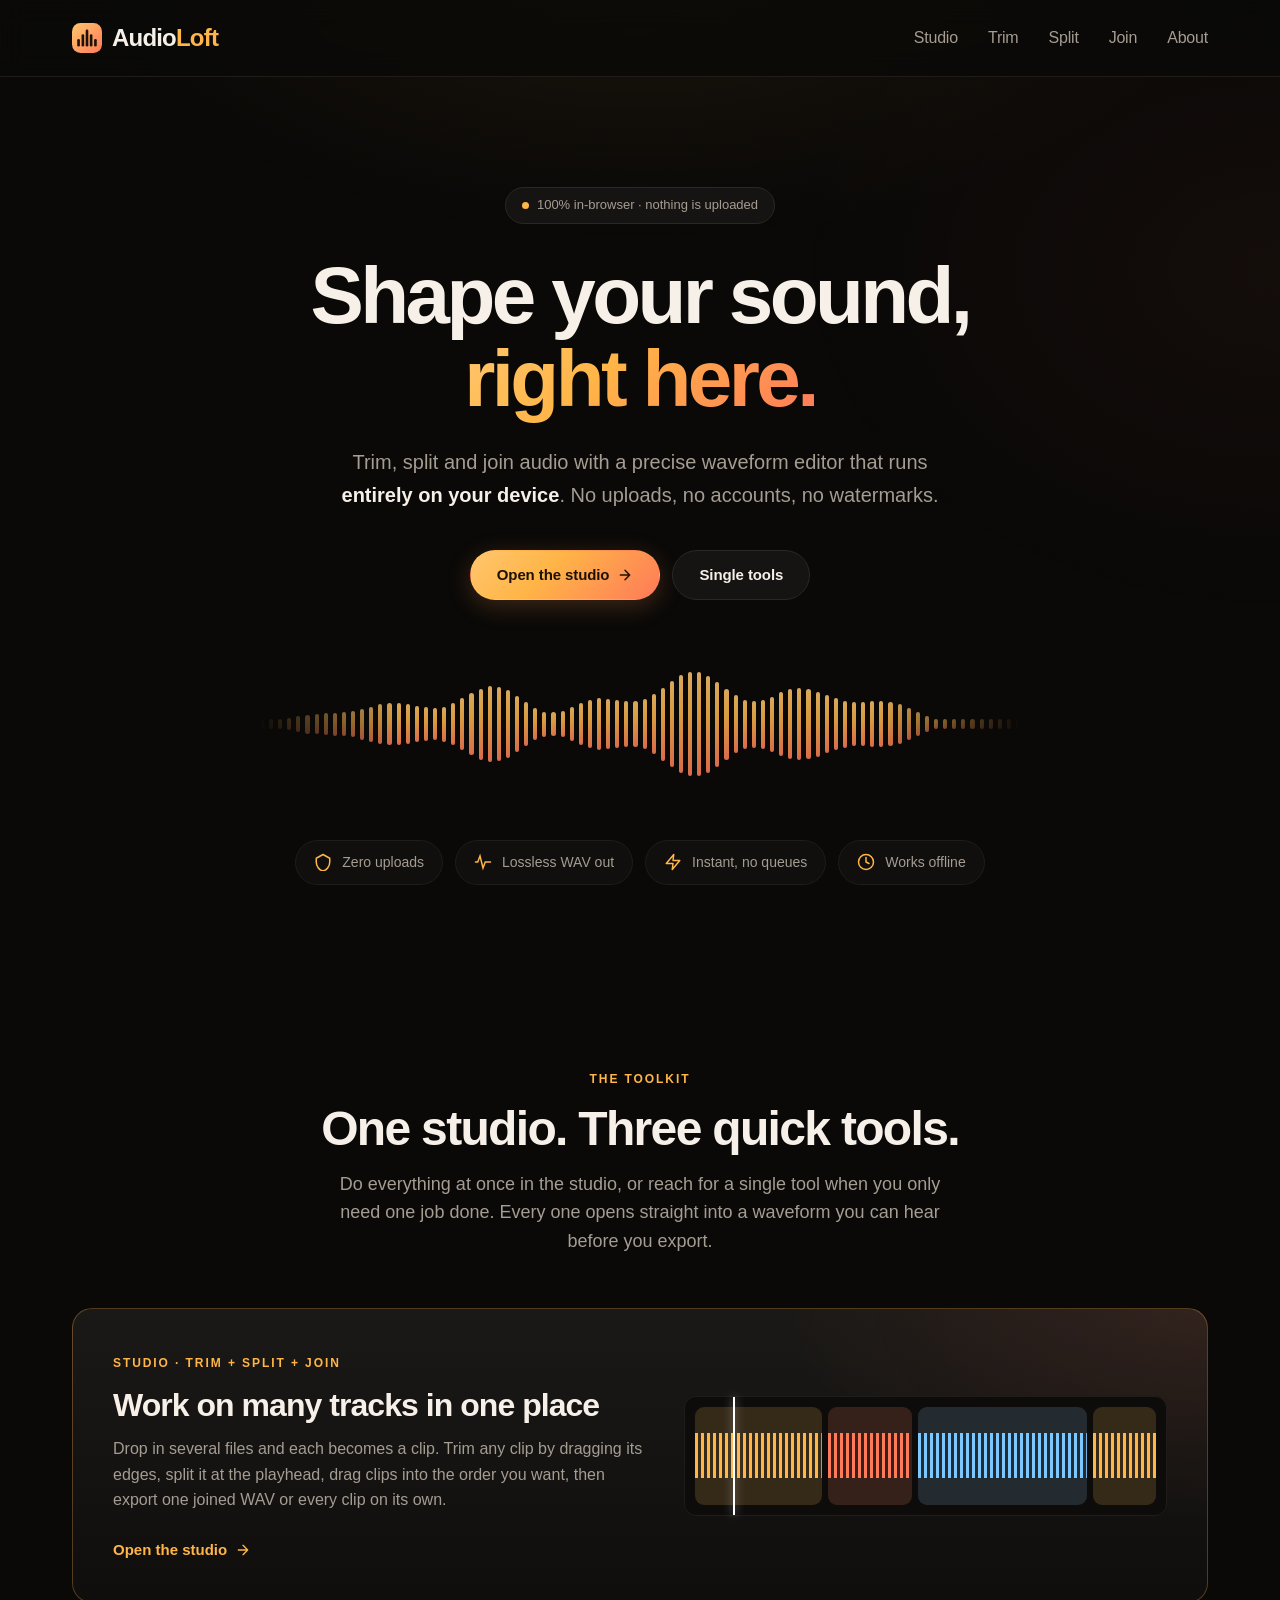
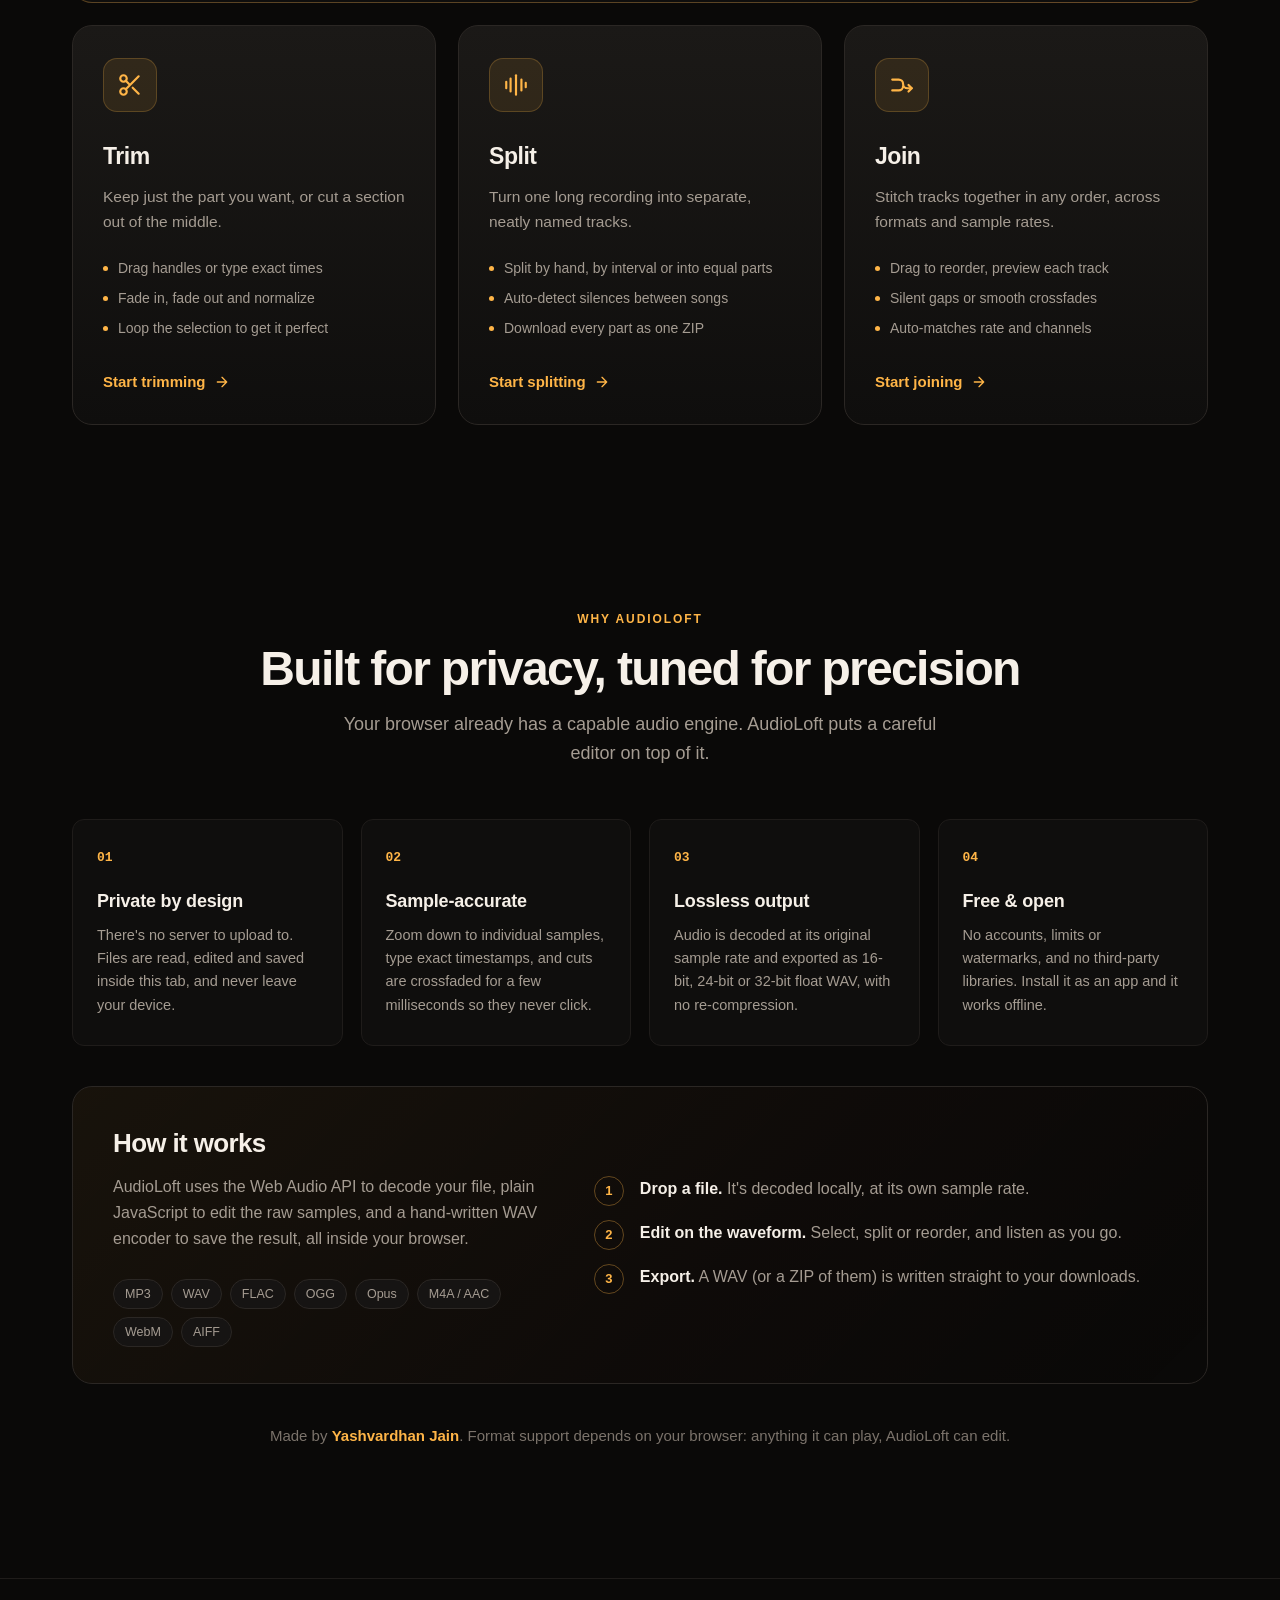
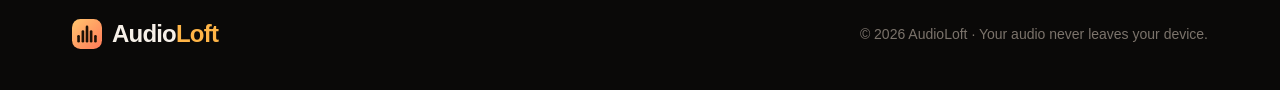
==== commit 7431606c: "Added studio feature" ====
--- a/index.html
+++ b/index.html
@@ -44,6 +44,7 @@
                 <span class="logo-text">Audio<span class="accent">Loft</span></span>
             </a>
             <ul class="nav-links">
+                <li><a href="studio.html">Studio</a></li>
                 <li><a href="trim.html">Trim</a></li>
                 <li><a href="split.html">Split</a></li>
                 <li><a href="join.html">Join</a></li>
@@ -66,11 +67,11 @@
                         <strong>entirely on your device</strong>. No uploads, no accounts, no watermarks.
                     </p>
                     <div class="hero-actions">
-                        <a class="btn btn-primary" href="#tools">
-                            Open the tools
-                            <svg aria-hidden="true" width="16" height="16" viewBox="0 0 24 24" fill="none" stroke="currentColor" stroke-width="2.2" stroke-linecap="round" stroke-linejoin="round"><path d="M12 5v14m0 0l-6-6m6 6l6-6"/></svg>
+                        <a class="btn btn-primary" href="studio.html">
+                            Open the studio
+                            <svg aria-hidden="true" width="16" height="16" viewBox="0 0 24 24" fill="none" stroke="currentColor" stroke-width="2.2" stroke-linecap="round" stroke-linejoin="round"><path d="M5 12h14m-7-7l7 7-7 7"/></svg>
                         </a>
-                        <a class="btn" href="#about">How it works</a>
+                        <a class="btn" href="#tools">Single tools</a>
                     </div>
 
                     <div class="hero-wave" id="heroWave" aria-hidden="true"></div>
@@ -101,9 +102,27 @@
             <div class="container">
                 <div class="section-header">
                     <span class="eyebrow">The toolkit</span>
-                    <h2 class="section-title" id="toolsTitle">Three tools. One quiet loft.</h2>
-                    <p class="section-description">Each one opens your file straight into an interactive waveform, so you can hear exactly what you'll get before you export.</p>
-                </div>
+                    <h2 class="section-title" id="toolsTitle">One studio. Three quick tools.</h2>
+                    <p class="section-description">Do everything at once in the studio, or reach for a single tool when you only need one job done. Every one opens straight into a waveform you can hear before you export.</p>
+                </div>
+
+                <a class="studio-card" href="studio.html">
+                    <div class="studio-card-copy">
+                        <span class="eyebrow">Studio · trim + split + join</span>
+                        <h3>Work on many tracks in one place</h3>
+                        <p>Drop in several files and each becomes a clip. Trim any clip by dragging its edges, split it at the playhead, drag clips into the order you want, then export one joined WAV or every clip on its own.</p>
+                        <span class="tool-link">Open the studio
+                            <svg aria-hidden="true" width="16" height="16" viewBox="0 0 24 24" fill="none" stroke="currentColor" stroke-width="2" stroke-linecap="round" stroke-linejoin="round"><path d="M5 12h14m-7-7l7 7-7 7"/></svg>
+                        </span>
+                    </div>
+                    <div class="studio-card-art" aria-hidden="true">
+                        <span class="art-clip art-a"></span>
+                        <span class="art-clip art-b"></span>
+                        <span class="art-clip art-c"></span>
+                        <span class="art-clip art-d"></span>
+                        <span class="art-head"></span>
+                    </div>
+                </a>
 
                 <div class="tools-grid">
                     <a class="tool-card" href="trim.html">
--- a/css/style.css
+++ b/css/style.css
@@ -1792,3 +1792,277 @@
         grid-column: 1 / -1;
     }
 }
+
+/* ==========================================================================
+   Studio
+   ========================================================================== */
+
+.project-bar {
+    display: flex;
+    justify-content: space-between;
+    align-items: center;
+    gap: 16px;
+    flex-wrap: wrap;
+    margin-bottom: 16px;
+}
+
+.project-title {
+    font-size: 20px;
+    font-weight: 800;
+    letter-spacing: -0.02em;
+    margin-bottom: 4px;
+}
+
+.timeline {
+    position: relative;
+    display: flex;
+    gap: 4px;
+    min-height: 78px;
+    padding: 6px;
+    border: 1px solid var(--border-subtle);
+    border-radius: var(--radius-md);
+    background: #0d0c0b;
+    overflow-x: auto;
+}
+
+.timeline-seg {
+    position: relative;
+    display: flex;
+    flex-direction: column;
+    justify-content: space-between;
+    gap: 4px;
+    flex: 1 1 0;
+    min-width: 54px;
+    padding: 7px 9px 6px;
+    border: 1px solid transparent;
+    border-radius: 9px;
+    background: color-mix(in srgb, var(--swatch, #ffb547) 13%, #141210);
+    color: var(--text-primary);
+    text-align: left;
+    cursor: pointer;
+    overflow: hidden;
+    transition: border-color 0.2s ease, background 0.2s ease, opacity 0.2s ease;
+}
+
+.timeline-seg:hover {
+    background: color-mix(in srgb, var(--swatch, #ffb547) 20%, #141210);
+}
+
+.timeline-seg.is-selected {
+    border-color: var(--swatch, #ffb547);
+    box-shadow: 0 0 0 1px var(--swatch, #ffb547) inset;
+}
+
+.timeline-seg.is-dragging {
+    opacity: 0.4;
+}
+
+.timeline-seg.drop-before {
+    box-shadow: -3px 0 0 0 var(--accent-primary);
+}
+
+.timeline-seg.drop-after {
+    box-shadow: 3px 0 0 0 var(--accent-primary);
+}
+
+.seg-label {
+    display: flex;
+    gap: 6px;
+    align-items: baseline;
+    min-width: 0;
+    font-size: 12px;
+    font-weight: 600;
+    white-space: nowrap;
+}
+
+.seg-label b {
+    color: var(--swatch, #ffb547);
+    font-family: var(--font-mono);
+}
+
+.seg-label span {
+    overflow: hidden;
+    text-overflow: ellipsis;
+}
+
+.timeline-seg canvas {
+    display: block;
+    width: 100%;
+    height: 34px;
+}
+
+.timeline-playhead {
+    position: absolute;
+    top: 0;
+    bottom: 0;
+    width: 2px;
+    margin-left: -1px;
+    background: #ffffff;
+    box-shadow: 0 0 8px rgba(255, 255, 255, 0.5);
+    pointer-events: none;
+    z-index: 2;
+}
+
+.clip-editor {
+    margin-top: 18px;
+    padding: 18px;
+    border: 1px solid var(--border-color);
+    border-radius: var(--radius-lg);
+    background: rgba(13, 12, 11, 0.55);
+}
+
+.clip-head {
+    display: grid;
+    grid-template-columns: auto 1fr auto;
+    align-items: center;
+    gap: 14px;
+    margin-bottom: 14px;
+}
+
+.clip-head-body {
+    display: grid;
+    gap: 3px;
+    min-width: 0;
+}
+
+.clip-name {
+    font-weight: 700;
+    font-size: 16px;
+    max-width: 460px;
+}
+
+.studio-bottom {
+    margin-top: 18px;
+}
+
+.item-clip {
+    cursor: pointer;
+}
+
+.item-clip .item-actions .btn-icon {
+    flex: none;
+}
+
+@media (max-width: 720px) {
+    .clip-editor {
+        padding: 12px;
+    }
+
+    .clip-head {
+        grid-template-columns: auto 1fr;
+    }
+
+    .clip-head .item-actions {
+        grid-column: 1 / -1;
+        justify-content: flex-start;
+    }
+
+    .timeline-seg {
+        min-width: 64px;
+    }
+}
+
+@media (max-width: 420px) {
+    .nav-links {
+        gap: 12px;
+    }
+
+    .nav-links a {
+        font-size: 13.5px;
+    }
+}
+
+/* Landing: featured Studio card */
+
+.studio-card {
+    position: relative;
+    display: grid;
+    grid-template-columns: 1.1fr 1fr;
+    gap: 40px;
+    align-items: center;
+    padding: 40px;
+    margin-bottom: 22px;
+    border: 1px solid rgba(255, 181, 71, 0.28);
+    border-radius: var(--radius-lg);
+    background:
+        radial-gradient(600px 300px at 100% 0%, rgba(255, 122, 89, 0.1), transparent 70%),
+        linear-gradient(180deg, var(--bg-card), var(--bg-secondary));
+    text-decoration: none;
+    overflow: hidden;
+    transition: transform 0.3s ease, box-shadow 0.3s ease, border-color 0.3s ease;
+}
+
+.studio-card:hover {
+    transform: translateY(-4px);
+    border-color: rgba(255, 181, 71, 0.5);
+    box-shadow: var(--shadow-lg), 0 0 70px rgba(255, 181, 71, 0.08);
+}
+
+.studio-card h3 {
+    font-size: clamp(24px, 3vw, 32px);
+    font-weight: 800;
+    letter-spacing: -0.03em;
+    line-height: 1.15;
+    margin-bottom: 12px;
+}
+
+.studio-card p {
+    color: var(--text-secondary);
+    font-size: 16px;
+    margin-bottom: 24px;
+}
+
+.studio-card:hover .tool-link svg {
+    transform: translateX(4px);
+}
+
+.studio-card-art {
+    position: relative;
+    display: flex;
+    gap: 6px;
+    height: 120px;
+    padding: 10px;
+    border: 1px solid var(--border-subtle);
+    border-radius: var(--radius-md);
+    background: #0d0c0b;
+}
+
+.art-clip {
+    border-radius: 9px;
+    background:
+        repeating-linear-gradient(90deg, var(--c) 0 3px, transparent 3px 6px) center / 100% 46% no-repeat,
+        color-mix(in srgb, var(--c) 14%, #141210);
+}
+
+.art-a { --c: #ffb547; flex: 3; }
+.art-b { --c: #ff7a59; flex: 2; }
+.art-c { --c: #7cc7ff; flex: 4; }
+.art-d { --c: #ffb547; flex: 1.5; }
+
+.art-head {
+    position: absolute;
+    top: 0;
+    bottom: 0;
+    left: 10%;
+    width: 2px;
+    background: #fff;
+    box-shadow: 0 0 10px rgba(255, 255, 255, 0.6);
+    animation: sweep 6s linear infinite;
+}
+
+@keyframes sweep {
+    from { left: 4%; }
+    to { left: 96%; }
+}
+
+@media (max-width: 860px) {
+    .studio-card {
+        grid-template-columns: 1fr;
+        gap: 26px;
+        padding: 28px 22px;
+    }
+
+    .studio-card-art {
+        height: 90px;
+    }
+}
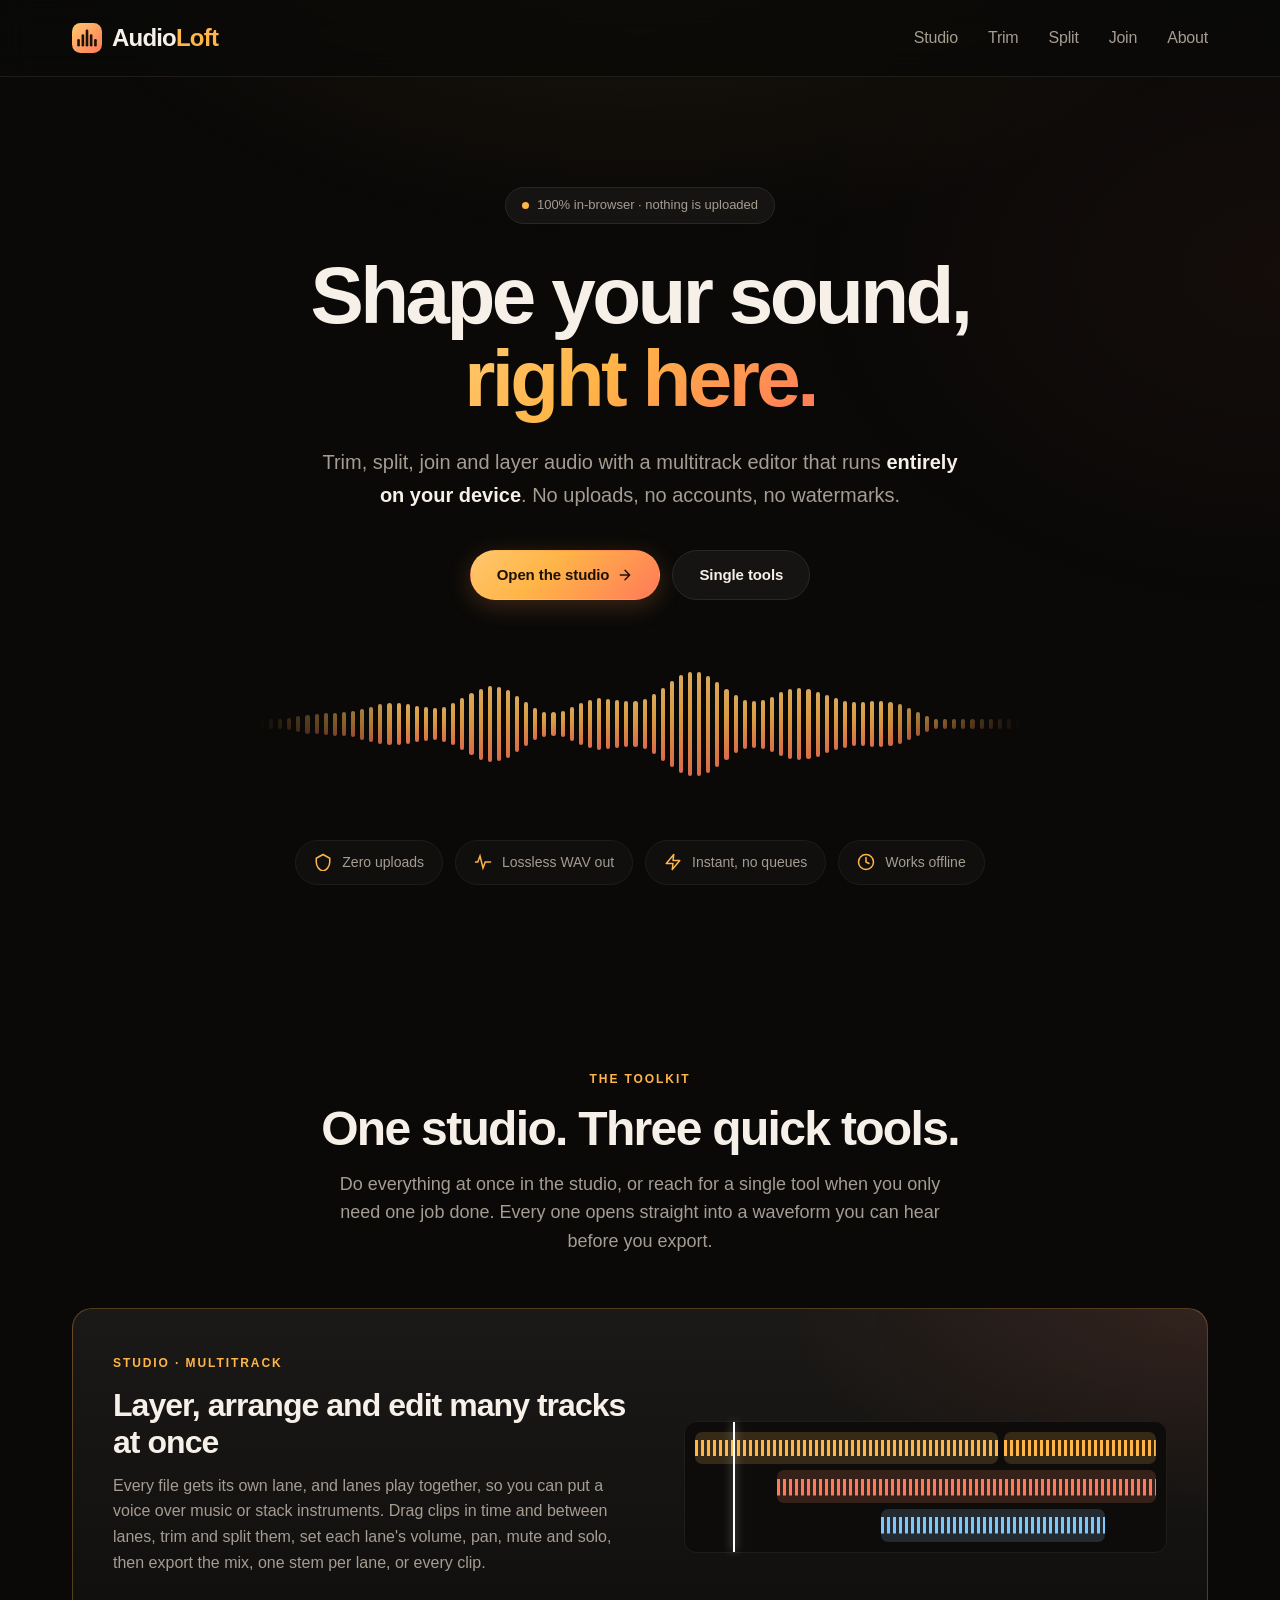
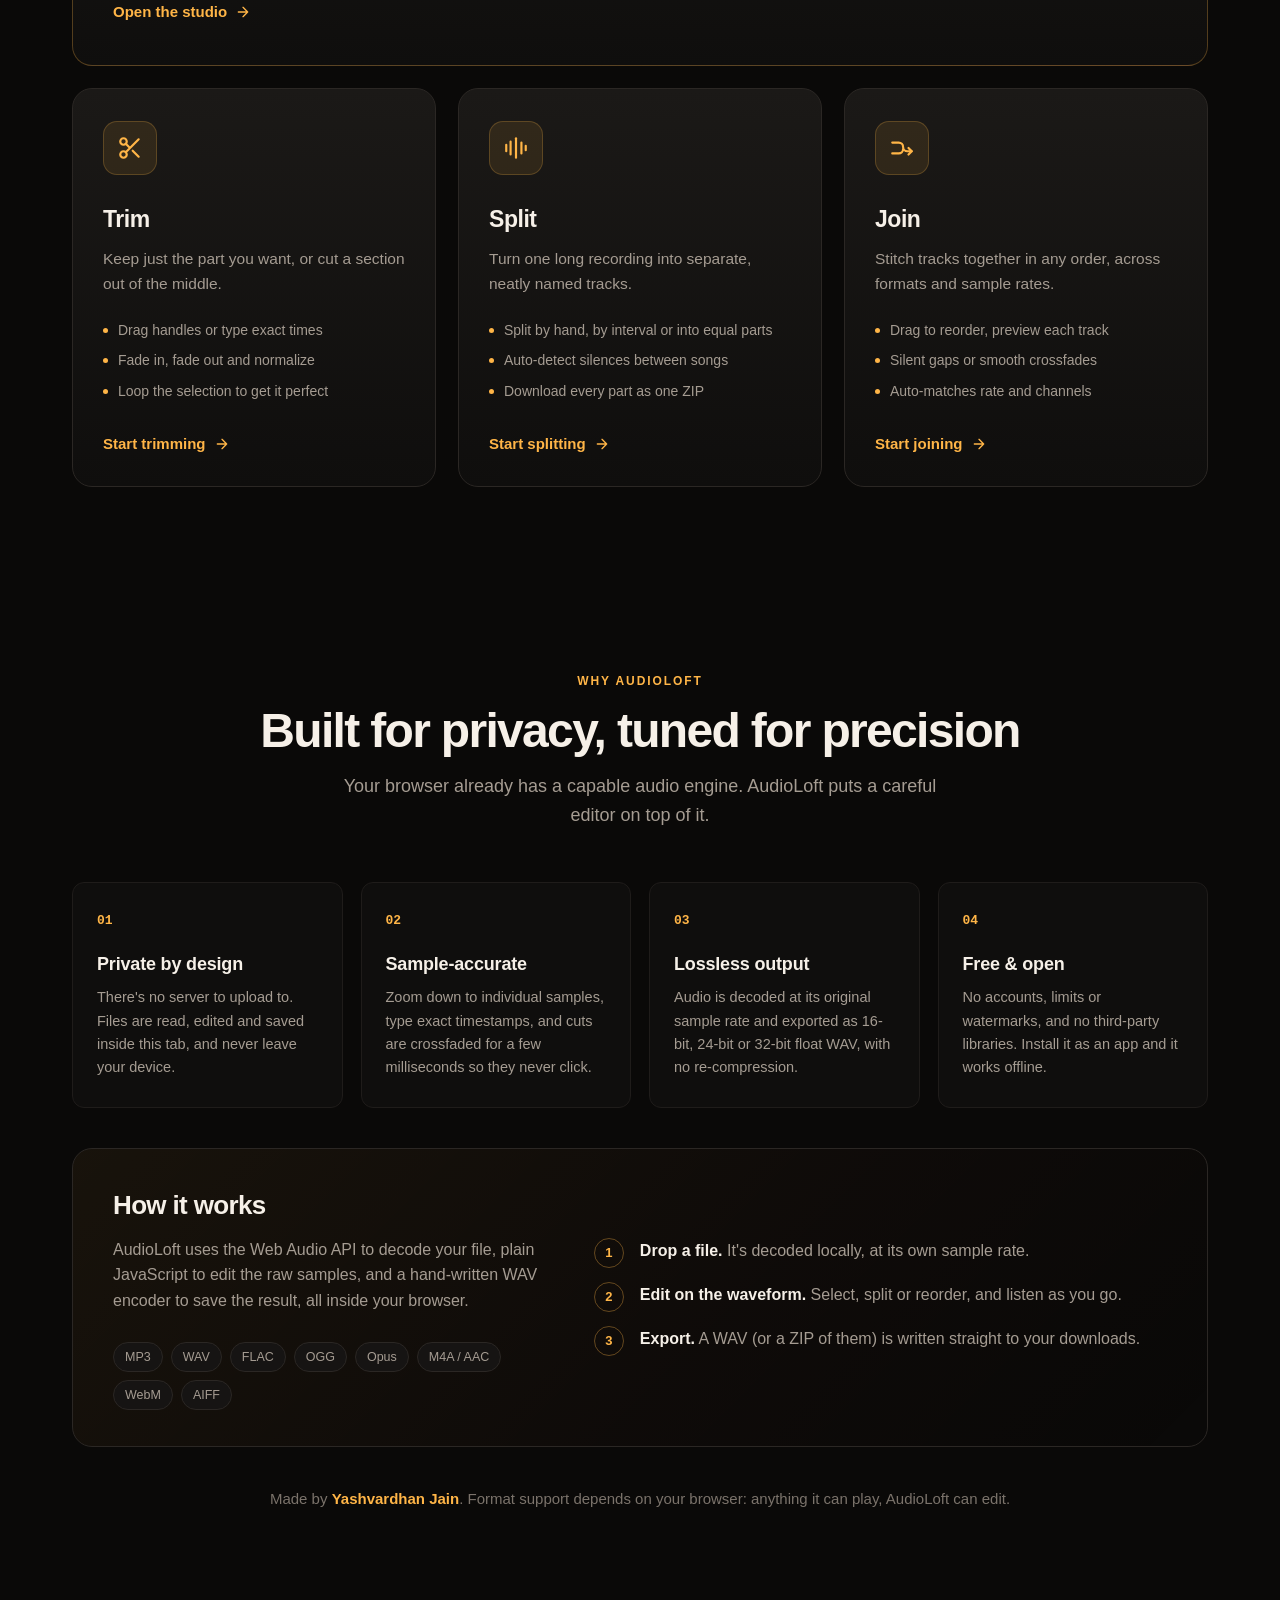
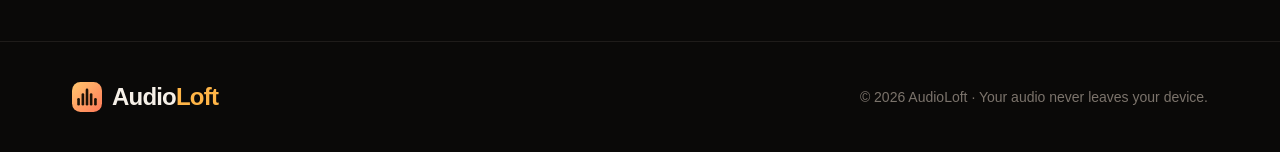
==== commit 2be48018: "Added lanes" ====
--- a/index.html
+++ b/index.html
@@ -63,7 +63,7 @@
                     </div>
                     <h1 class="hero-title">Shape your sound,<br><span class="highlight">right here.</span></h1>
                     <p class="hero-subtitle">
-                        Trim, split and join audio with a precise waveform editor that runs
+                        Trim, split, join and layer audio with a multitrack editor that runs
                         <strong>entirely on your device</strong>. No uploads, no accounts, no watermarks.
                     </p>
                     <div class="hero-actions">
@@ -108,18 +108,17 @@
 
                 <a class="studio-card" href="studio.html">
                     <div class="studio-card-copy">
-                        <span class="eyebrow">Studio · trim + split + join</span>
-                        <h3>Work on many tracks in one place</h3>
-                        <p>Drop in several files and each becomes a clip. Trim any clip by dragging its edges, split it at the playhead, drag clips into the order you want, then export one joined WAV or every clip on its own.</p>
+                        <span class="eyebrow">Studio · multitrack</span>
+                        <h3>Layer, arrange and edit many tracks at once</h3>
+                        <p>Every file gets its own lane, and lanes play together, so you can put a voice over music or stack instruments. Drag clips in time and between lanes, trim and split them, set each lane's volume, pan, mute and solo, then export the mix, one stem per lane, or every clip.</p>
                         <span class="tool-link">Open the studio
                             <svg aria-hidden="true" width="16" height="16" viewBox="0 0 24 24" fill="none" stroke="currentColor" stroke-width="2" stroke-linecap="round" stroke-linejoin="round"><path d="M5 12h14m-7-7l7 7-7 7"/></svg>
                         </span>
                     </div>
                     <div class="studio-card-art" aria-hidden="true">
-                        <span class="art-clip art-a"></span>
-                        <span class="art-clip art-b"></span>
-                        <span class="art-clip art-c"></span>
-                        <span class="art-clip art-d"></span>
+                        <div class="art-lane"><span class="art-clip art-a"></span><span class="art-clip art-b"></span></div>
+                        <div class="art-lane"><span class="art-gap g1"></span><span class="art-clip art-c"></span></div>
+                        <div class="art-lane"><span class="art-gap g2"></span><span class="art-clip art-d"></span><span class="art-gap g3"></span></div>
                         <span class="art-head"></span>
                     </div>
                 </a>
--- a/css/style.css
+++ b/css/style.css
@@ -1794,113 +1794,362 @@
 }
 
 /* ==========================================================================
-   Studio
+   Studio (multitrack)
    ========================================================================== */
 
-.project-bar {
+.studio-toolbar {
     display: flex;
     justify-content: space-between;
     align-items: center;
-    gap: 16px;
+    gap: 12px 16px;
     flex-wrap: wrap;
-    margin-bottom: 16px;
-}
-
-.project-title {
-    font-size: 20px;
-    font-weight: 800;
-    letter-spacing: -0.02em;
-    margin-bottom: 4px;
-}
-
-.timeline {
-    position: relative;
-    display: flex;
-    gap: 4px;
-    min-height: 78px;
-    padding: 6px;
+    margin-bottom: 14px;
+}
+
+.toolbar-divider {
+    width: 1px;
+    height: 26px;
+    background: var(--border-color);
+}
+
+.mt {
+    --head: 196px;
+    --ruler: 30px;
+    --lane: 82px;
+    display: grid;
+    grid-template-columns: var(--head) 1fr;
     border: 1px solid var(--border-subtle);
     border-radius: var(--radius-md);
     background: #0d0c0b;
+    overflow: hidden;
+    user-select: none;
+    -webkit-user-select: none;
+}
+
+.mt-heads {
+    border-right: 1px solid var(--border-subtle);
+    background: #100f0e;
+    min-width: 0;
+}
+
+.mt-corner {
+    height: var(--ruler);
+    display: flex;
+    align-items: center;
+    padding: 0 10px;
+    border-bottom: 1px solid var(--border-subtle);
+    font-size: 11px;
+    font-weight: 700;
+    letter-spacing: 0.12em;
+    text-transform: uppercase;
+    color: var(--text-muted);
+}
+
+.lane-head {
+    height: var(--lane);
+    display: grid;
+    grid-template-rows: auto auto;
+    align-content: center;
+    gap: 6px;
+    padding: 6px 10px;
+    border-bottom: 1px solid var(--border-subtle);
+    border-left: 3px solid var(--swatch, var(--accent-primary));
+}
+
+.lane-head.is-target {
+    background: rgba(255, 181, 71, 0.05);
+}
+
+.lane-title {
+    display: flex;
+    align-items: center;
+    gap: 4px;
+    min-width: 0;
+}
+
+.lane-name {
+    flex: 1;
+    min-width: 0;
+    padding: 3px 6px;
+    border: 1px solid transparent;
+    border-radius: 6px;
+    background: transparent;
+    color: var(--text-primary);
+    font-size: 13px;
+    font-weight: 600;
+    text-overflow: ellipsis;
+}
+
+.lane-name:hover {
+    border-color: var(--border-color);
+}
+
+.lane-name:focus {
+    outline: none;
+    border-color: rgba(255, 181, 71, 0.6);
+    background: var(--bg-input);
+}
+
+.lane-toggle {
+    width: 24px;
+    height: 22px;
+    flex: none;
+    border: 1px solid var(--border-color);
+    border-radius: 6px;
+    background: var(--bg-tertiary);
+    color: var(--text-muted);
+    font-size: 11px;
+    font-weight: 800;
+    cursor: pointer;
+}
+
+.lane-toggle:hover {
+    color: var(--text-primary);
+}
+
+.lane-toggle.mute[aria-pressed="true"] {
+    background: #5a2f2f;
+    border-color: #7a3a3a;
+    color: #ffd6d6;
+}
+
+.lane-toggle.solo[aria-pressed="true"] {
+    background: #ffb547;
+    border-color: #ffb547;
+    color: #1d1206;
+}
+
+.lane-toggle.del {
+    border-color: transparent;
+    background: transparent;
+    font-size: 14px;
+    font-weight: 500;
+}
+
+.lane-toggle.del:hover {
+    color: var(--danger);
+}
+
+.lane-mix {
+    display: grid;
+    grid-template-columns: 1fr 1fr;
+    gap: 8px;
+}
+
+.lane-mix label {
+    display: grid;
+    gap: 1px;
+    font-size: 10px;
+    font-weight: 600;
+    color: var(--text-muted);
+    letter-spacing: 0.04em;
+}
+
+.lane-mix output {
+    font-family: var(--font-mono);
+    font-variant-numeric: tabular-nums;
+    color: var(--text-secondary);
+}
+
+.mini-range {
+    width: 100%;
+    height: 14px;
+    margin: 0;
+    accent-color: var(--swatch, var(--accent-primary));
+    cursor: pointer;
+}
+
+.mt-add-lane {
+    height: 40px;
+    display: flex;
+    align-items: center;
+    padding: 0 10px;
+}
+
+.mt-scroll {
+    position: relative;
     overflow-x: auto;
-}
-
-.timeline-seg {
+    overflow-y: hidden;
+    min-width: 0;
+}
+
+.mt-content {
     position: relative;
+    min-height: 100%;
+}
+
+.mt-ruler {
+    position: sticky;
+    left: 0;
+    display: block;
+    height: var(--ruler);
+    border-bottom: 1px solid var(--border-subtle);
+    background: #121110;
+    cursor: text;
+}
+
+.lane-row {
+    position: relative;
+    height: var(--lane);
+    border-bottom: 1px solid var(--border-subtle);
+    background-image: linear-gradient(90deg, rgba(255, 255, 255, 0.025) 1px, transparent 1px);
+    background-size: var(--grid, 100px) 100%;
+    cursor: text;
+}
+
+.lane-row.is-target {
+    background-color: rgba(255, 181, 71, 0.05);
+}
+
+.lane-row.is-muted .mt-clip {
+    opacity: 0.38;
+}
+
+.lane-spacer {
+    height: 40px;
+}
+
+.mt-clip {
+    position: absolute;
+    top: 6px;
+    bottom: 6px;
+    min-width: 6px;
     display: flex;
     flex-direction: column;
-    justify-content: space-between;
-    gap: 4px;
-    flex: 1 1 0;
-    min-width: 54px;
-    padding: 7px 9px 6px;
-    border: 1px solid transparent;
-    border-radius: 9px;
-    background: color-mix(in srgb, var(--swatch, #ffb547) 13%, #141210);
+    gap: 2px;
+    padding: 4px 8px 4px;
+    border: 1px solid color-mix(in srgb, var(--swatch, #ffb547) 45%, transparent);
+    border-radius: 8px;
+    background: color-mix(in srgb, var(--swatch, #ffb547) 16%, #141210);
     color: var(--text-primary);
-    text-align: left;
-    cursor: pointer;
     overflow: hidden;
-    transition: border-color 0.2s ease, background 0.2s ease, opacity 0.2s ease;
-}
-
-.timeline-seg:hover {
-    background: color-mix(in srgb, var(--swatch, #ffb547) 20%, #141210);
-}
-
-.timeline-seg.is-selected {
+    cursor: grab;
+    touch-action: none;
+    transition: box-shadow 0.15s ease;
+}
+
+.mt-clip:focus-visible {
+    outline: 2px solid #fff;
+    outline-offset: 1px;
+}
+
+.mt-clip.is-selected {
     border-color: var(--swatch, #ffb547);
-    box-shadow: 0 0 0 1px var(--swatch, #ffb547) inset;
-}
-
-.timeline-seg.is-dragging {
-    opacity: 0.4;
-}
-
-.timeline-seg.drop-before {
-    box-shadow: -3px 0 0 0 var(--accent-primary);
-}
-
-.timeline-seg.drop-after {
-    box-shadow: 3px 0 0 0 var(--accent-primary);
-}
-
-.seg-label {
-    display: flex;
-    gap: 6px;
-    align-items: baseline;
-    min-width: 0;
-    font-size: 12px;
+    box-shadow: 0 0 0 1px var(--swatch, #ffb547), 0 6px 20px rgba(0, 0, 0, 0.45);
+    z-index: 2;
+}
+
+.mt-clip.is-dragging {
+    cursor: grabbing;
+    z-index: 3;
+    box-shadow: 0 10px 28px rgba(0, 0, 0, 0.6);
+}
+
+.mt-clip-label {
+    font-size: 11.5px;
     font-weight: 600;
     white-space: nowrap;
-}
-
-.seg-label b {
-    color: var(--swatch, #ffb547);
-    font-family: var(--font-mono);
-}
-
-.seg-label span {
     overflow: hidden;
     text-overflow: ellipsis;
-}
-
-.timeline-seg canvas {
-    display: block;
+    pointer-events: none;
+}
+
+.mt-clip canvas {
+    flex: 1;
     width: 100%;
-    height: 34px;
-}
-
-.timeline-playhead {
+    min-height: 0;
+    pointer-events: none;
+}
+
+.mt-fade {
+    position: absolute;
+    top: 0;
+    bottom: 0;
+    pointer-events: none;
+    background: rgba(0, 0, 0, 0.22);
+}
+
+.mt-fade.in {
+    left: 0;
+    clip-path: polygon(0 0, 100% 0, 0 100%);
+}
+
+.mt-fade.out {
+    right: 0;
+    clip-path: polygon(0 0, 100% 0, 100% 100%);
+}
+
+.mt-handle {
+    position: absolute;
+    top: 0;
+    bottom: 0;
+    width: 9px;
+    cursor: ew-resize;
+    z-index: 1;
+}
+
+.mt-handle::after {
+    content: '';
+    position: absolute;
+    top: 30%;
+    bottom: 30%;
+    width: 3px;
+    border-radius: 2px;
+    background: var(--swatch, #ffb547);
+    opacity: 0;
+    transition: opacity 0.15s ease;
+}
+
+.mt-handle.l {
+    left: 0;
+}
+
+.mt-handle.l::after {
+    left: 2px;
+}
+
+.mt-handle.r {
+    right: 0;
+}
+
+.mt-handle.r::after {
+    right: 2px;
+}
+
+.mt-clip:hover .mt-handle::after,
+.mt-clip.is-selected .mt-handle::after {
+    opacity: 0.9;
+}
+
+.mt-playhead {
     position: absolute;
     top: 0;
     bottom: 0;
     width: 2px;
     margin-left: -1px;
     background: #ffffff;
-    box-shadow: 0 0 8px rgba(255, 255, 255, 0.5);
+    box-shadow: 0 0 8px rgba(255, 255, 255, 0.45);
     pointer-events: none;
-    z-index: 2;
+    z-index: 5;
+}
+
+.mt-playhead::before {
+    content: '';
+    position: absolute;
+    top: 0;
+    left: -5px;
+    border: 6px solid transparent;
+    border-top: 8px solid #ffffff;
+}
+
+.mt-snapline {
+    position: absolute;
+    top: 0;
+    bottom: 0;
+    width: 1px;
+    background: var(--accent-primary);
+    pointer-events: none;
+    z-index: 4;
 }
 
 .clip-editor {
@@ -1911,6 +2160,13 @@
     background: rgba(13, 12, 11, 0.55);
 }
 
+.clip-empty {
+    padding: 26px 16px;
+    text-align: center;
+    color: var(--text-muted);
+    font-size: 14px;
+}
+
 .clip-head {
     display: grid;
     grid-template-columns: auto 1fr auto;
@@ -1931,19 +2187,45 @@
     max-width: 460px;
 }
 
+.swatch-dot {
+    width: 14px;
+    height: 32px;
+    border-radius: 5px;
+    background: var(--swatch, var(--accent-primary));
+}
+
 .studio-bottom {
     margin-top: 18px;
 }
 
-.item-clip {
-    cursor: pointer;
-}
-
-.item-clip .item-actions .btn-icon {
-    flex: none;
-}
-
 @media (max-width: 720px) {
+    .mt {
+        --head: 128px;
+        --lane: 124px;
+    }
+
+    .lane-title {
+        flex-wrap: wrap;
+    }
+
+    .lane-name {
+        flex-basis: 100%;
+        padding: 2px 4px;
+    }
+
+    .lane-mix {
+        grid-template-columns: 1fr;
+        gap: 2px;
+    }
+
+    .lane-toggle {
+        width: 22px;
+    }
+
+    .toolbar-divider {
+        display: none;
+    }
+
     .clip-editor {
         padding: 12px;
     }
@@ -1955,10 +2237,6 @@
     .clip-head .item-actions {
         grid-column: 1 / -1;
         justify-content: flex-start;
-    }
-
-    .timeline-seg {
-        min-width: 64px;
     }
 }
 
@@ -2018,26 +2296,35 @@
 
 .studio-card-art {
     position: relative;
-    display: flex;
+    display: grid;
     gap: 6px;
-    height: 120px;
+    height: 132px;
     padding: 10px;
     border: 1px solid var(--border-subtle);
     border-radius: var(--radius-md);
     background: #0d0c0b;
 }
 
+.art-lane {
+    display: flex;
+    gap: 6px;
+    min-height: 0;
+}
+
 .art-clip {
-    border-radius: 9px;
+    border-radius: 7px;
     background:
-        repeating-linear-gradient(90deg, var(--c) 0 3px, transparent 3px 6px) center / 100% 46% no-repeat,
+        repeating-linear-gradient(90deg, var(--c) 0 3px, transparent 3px 6px) center / 100% 50% no-repeat,
         color-mix(in srgb, var(--c) 14%, #141210);
 }
 
-.art-a { --c: #ffb547; flex: 3; }
-.art-b { --c: #ff7a59; flex: 2; }
-.art-c { --c: #7cc7ff; flex: 4; }
-.art-d { --c: #ffb547; flex: 1.5; }
+.art-gap { flex: 1; }
+.art-gap.g2 { flex: 2.4; }
+.art-gap.g3 { flex: 0.6; }
+.art-a { --c: #ffb547; flex: 4; }
+.art-b { --c: #ffb547; flex: 2; }
+.art-c { --c: #ff7a59; flex: 5; }
+.art-d { --c: #7cc7ff; flex: 3; }
 
 .art-head {
     position: absolute;
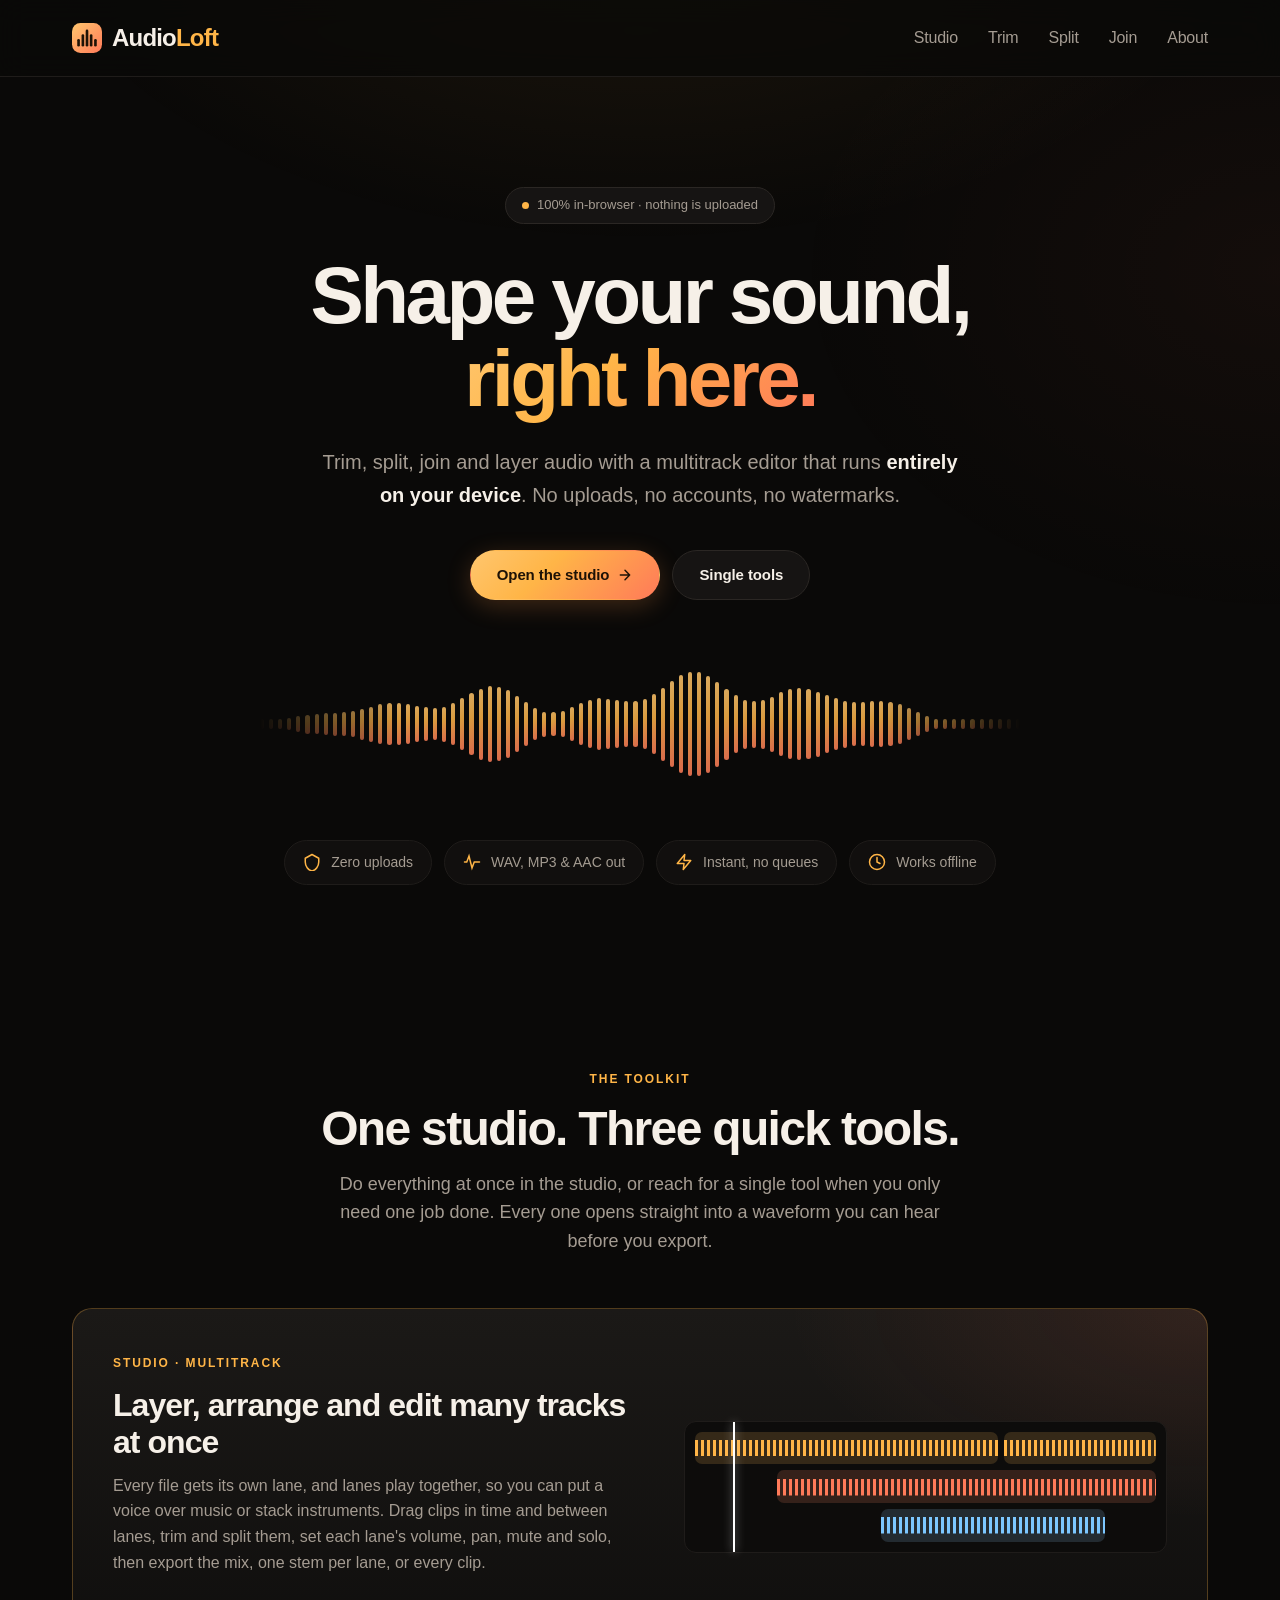
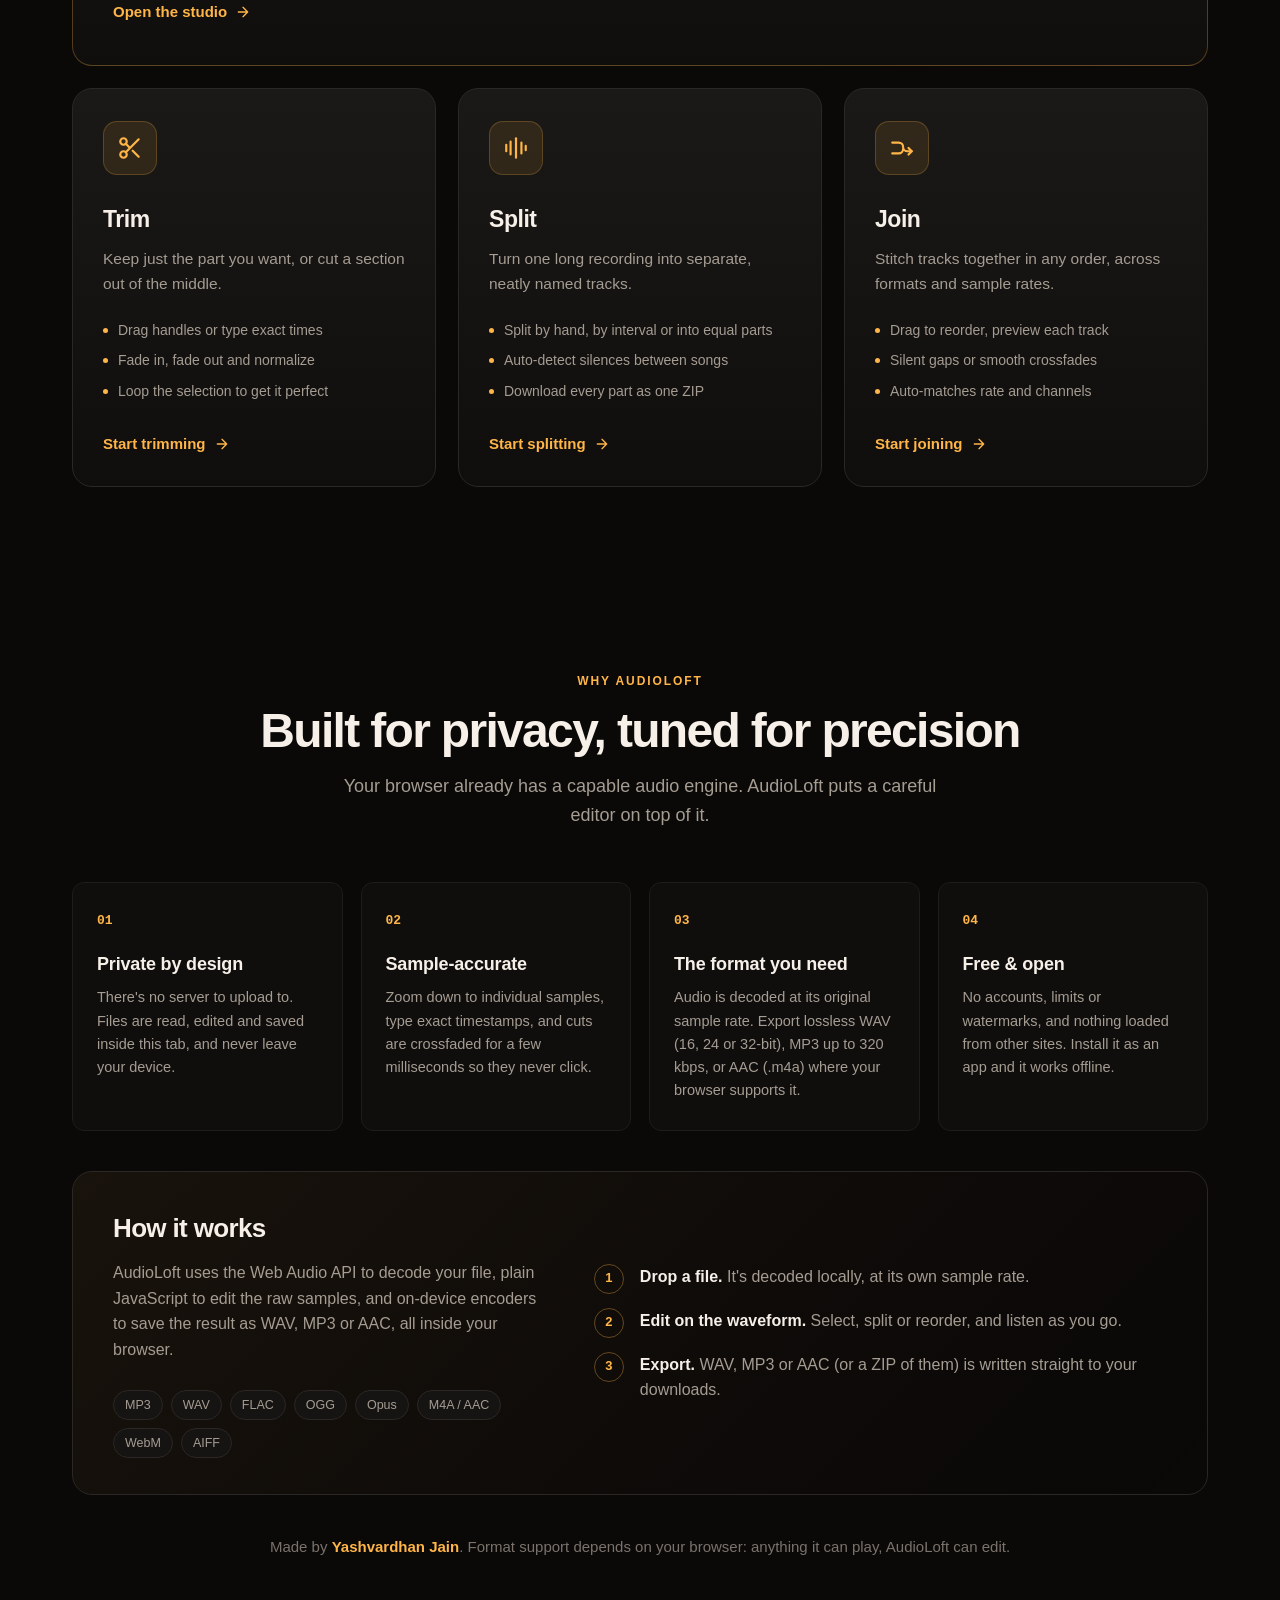
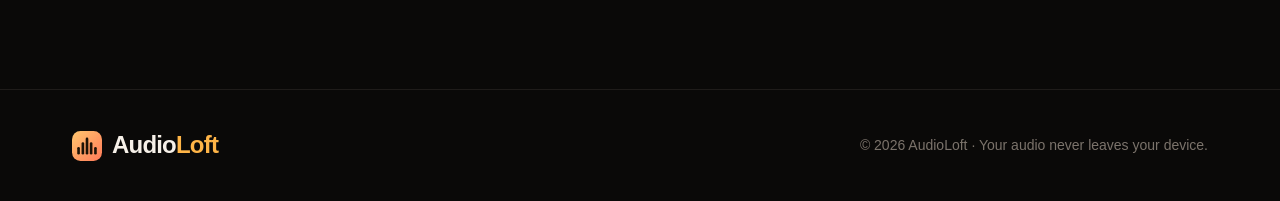
==== commit d2ceb720: "Added export formats" ====
--- a/index.html
+++ b/index.html
@@ -83,7 +83,7 @@
                         </li>
                         <li class="feature-item">
                             <svg aria-hidden="true" width="18" height="18" viewBox="0 0 24 24" fill="none" stroke="currentColor" stroke-width="2" stroke-linecap="round"><path d="M2 12h3l3-8 4 16 3-8h7"/></svg>
-                            Lossless WAV out
+                            WAV, MP3 &amp; AAC out
                         </li>
                         <li class="feature-item">
                             <svg aria-hidden="true" width="18" height="18" viewBox="0 0 24 24" fill="none" stroke="currentColor" stroke-width="2" stroke-linejoin="round"><path d="M13 2L3 14h9l-1 8 10-12h-9l1-8z"/></svg>
@@ -196,20 +196,20 @@
                     </div>
                     <div class="about-card">
                         <div class="about-number">03</div>
-                        <h3>Lossless output</h3>
-                        <p>Audio is decoded at its original sample rate and exported as 16-bit, 24-bit or 32-bit float WAV, with no re-compression.</p>
+                        <h3>The format you need</h3>
+                        <p>Audio is decoded at its original sample rate. Export lossless WAV (16, 24 or 32-bit), MP3 up to 320 kbps, or AAC (.m4a) where your browser supports it.</p>
                     </div>
                     <div class="about-card">
                         <div class="about-number">04</div>
                         <h3>Free &amp; open</h3>
-                        <p>No accounts, limits or watermarks, and no third-party libraries. Install it as an app and it works offline.</p>
+                        <p>No accounts, limits or watermarks, and nothing loaded from other sites. Install it as an app and it works offline.</p>
                     </div>
                 </div>
 
                 <div class="how-panel">
                     <div>
                         <h3>How it works</h3>
-                        <p>AudioLoft uses the Web Audio API to decode your file, plain JavaScript to edit the raw samples, and a hand-written WAV encoder to save the result, all inside your browser.</p>
+                        <p>AudioLoft uses the Web Audio API to decode your file, plain JavaScript to edit the raw samples, and on-device encoders to save the result as WAV, MP3 or AAC, all inside your browser.</p>
                         <div class="formats" aria-label="Supported input formats">
                             <span class="chip">MP3</span>
                             <span class="chip">WAV</span>
@@ -224,7 +224,7 @@
                     <ol class="steps">
                         <li><span><strong>Drop a file.</strong> It's decoded locally, at its own sample rate.</span></li>
                         <li><span><strong>Edit on the waveform.</strong> Select, split or reorder, and listen as you go.</span></li>
-                        <li><span><strong>Export.</strong> A WAV (or a ZIP of them) is written straight to your downloads.</span></li>
+                        <li><span><strong>Export.</strong> WAV, MP3 or AAC (or a ZIP of them) is written straight to your downloads.</span></li>
                     </ol>
                 </div>
 
